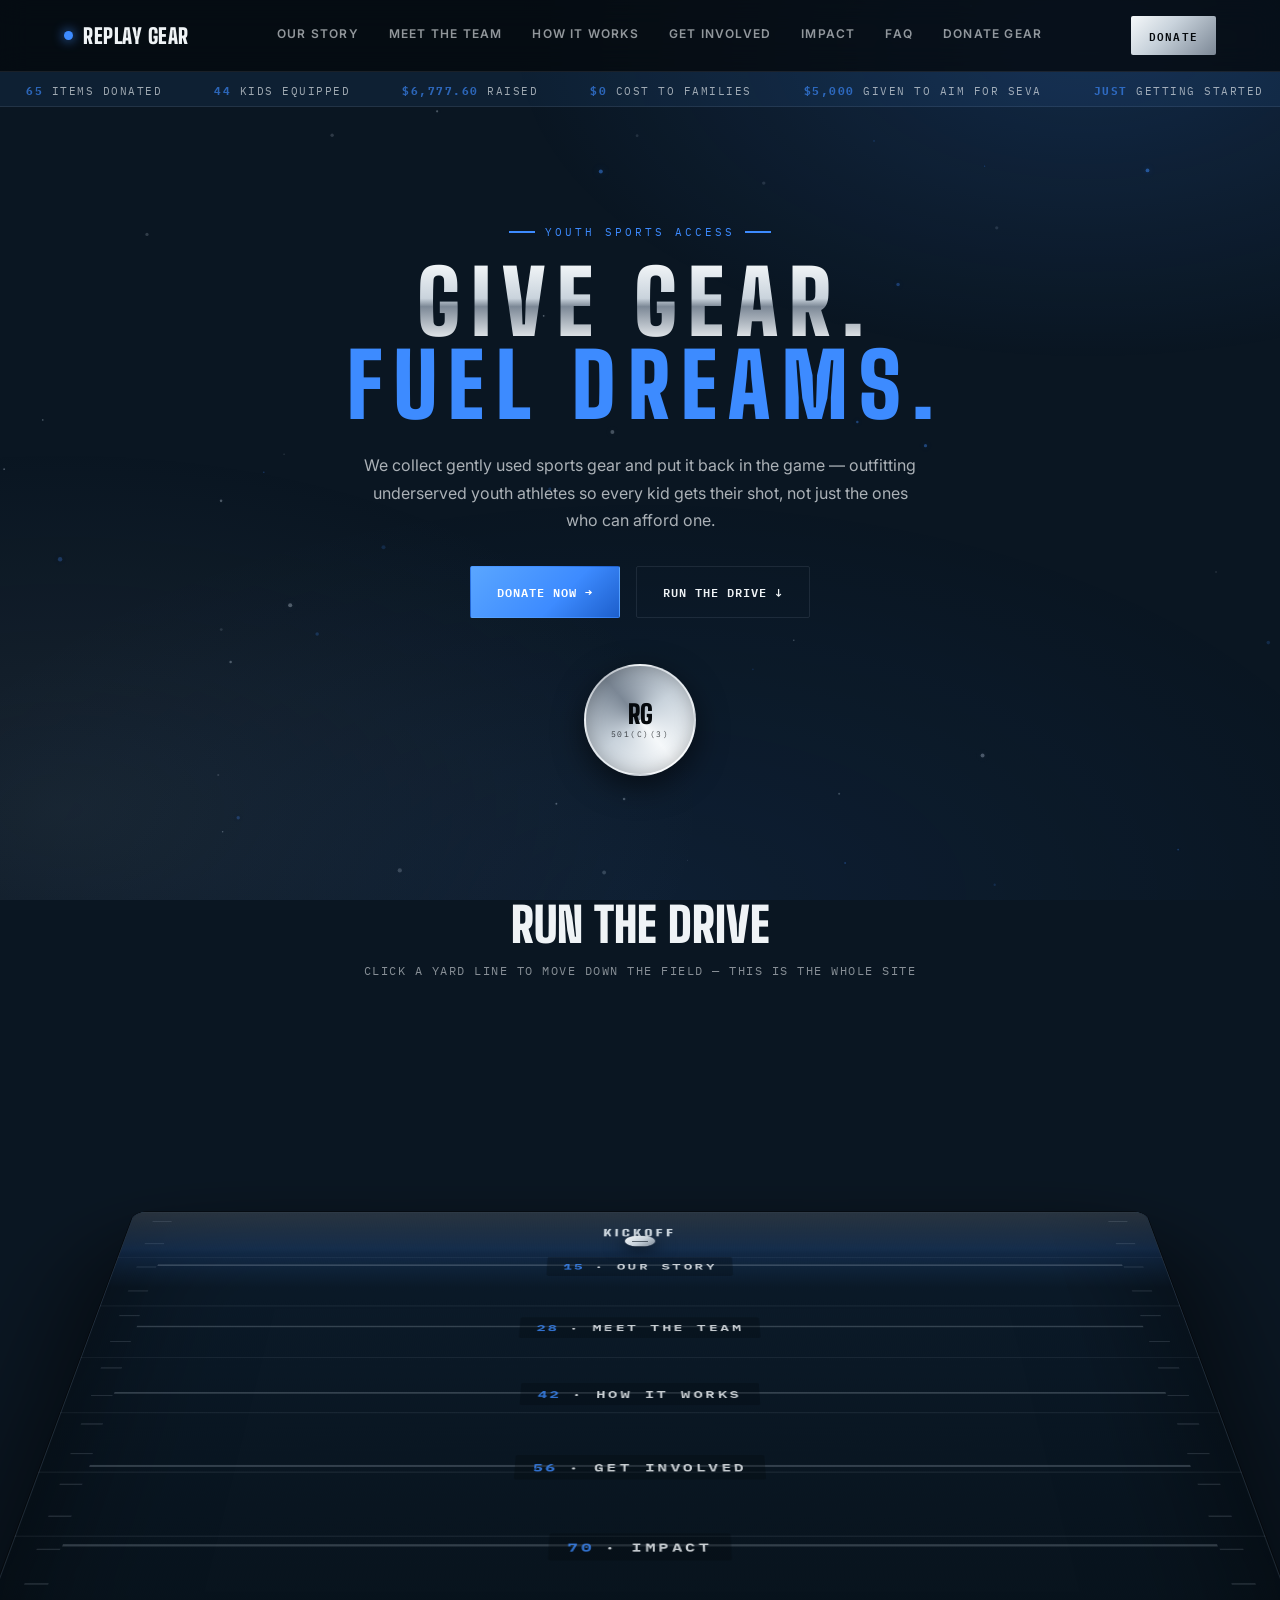
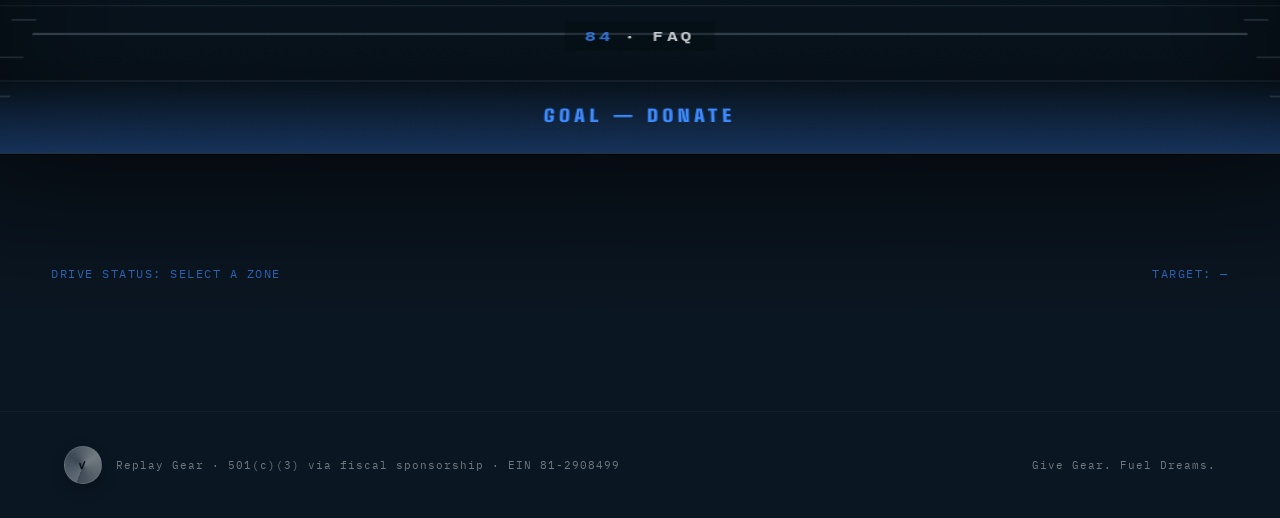
==== index.html @ a11f2f1e "Initial Replay Gear website — multi-page site with 3D football field nav Includes homepage with inte" ====
<!DOCTYPE html>
<html lang="en">
<head>
<meta charset="UTF-8">
<meta name="viewport" content="width=device-width, initial-scale=1.0">
<title>Replay Gear — Give Gear. Fuel Dreams.</title>
<meta name="description" content="Replay Gear collects gently used youth sports equipment and puts it back in the game — outfitting underserved young athletes so every kid gets their shot.">
<meta property="og:title" content="Replay Gear — Give Gear. Fuel Dreams.">
<meta property="og:description" content="We collect gently used sports gear and redistribute it to underserved youth athletes, at no cost to families.">
<meta property="og:type" content="website">
<link rel="icon" href="data:image/svg+xml,<svg xmlns=%22http://www.w3.org/2000/svg%22 viewBox=%220 0 100 100%22><circle cx=%2250%22 cy=%2250%22 r=%2248%22 fill=%22%230A1622%22/><ellipse cx=%2250%22 cy=%2250%22 rx=%2232%22 ry=%2220%22 fill=%22%23C9D3DC%22/></svg>">
<link rel="preconnect" href="https://fonts.googleapis.com">
<link rel="preconnect" href="https://fonts.gstatic.com" crossorigin>
<link href="https://fonts.googleapis.com/css2?family=Big+Shoulders+Display:wght@700;900&family=Inter:wght@400;500;600;700&family=IBM+Plex+Mono:wght@500;600&display=swap" rel="stylesheet">
<link rel="stylesheet" href="css/style.css">
</head>
<body>
<canvas id="bg-canvas" aria-hidden="true"></canvas>
<div class="bg-glow"></div>

<nav>
  <a class="logo" href="index.html"><span class="dot"></span>REPLAY GEAR</a>
  <div class="navlinks">
    <a href="story.html">Our Story</a>
    <a href="team.html">Meet the Team</a>
    <a href="how-it-works.html">How it Works</a>
    <a href="get-involved.html">Get Involved</a>
    <a href="impact.html">Impact</a>
    <a href="faq.html">FAQ</a>
    <a href="donate-gear.html">Donate Gear</a>
  </div>
  <div class="nav-right">
    <a class="nav-cta" href="donate.html">Donate</a>
    <button class="nav-burger" id="navBurger" aria-label="Toggle menu" aria-expanded="false">
      <span></span><span></span><span></span>
    </button>
  </div>
</nav>

<div class="mobile-panel" id="mobilePanel">
  <a href="story.html">Our Story</a>
  <a href="team.html">Meet the Team</a>
  <a href="how-it-works.html">How it Works</a>
  <a href="get-involved.html">Get Involved</a>
  <a href="impact.html">Impact</a>
  <a href="faq.html">FAQ</a>
    <a href="donate-gear.html">Donate Gear</a>
  <a class="nav-cta" href="donate.html">Donate</a>
</div>

<div class="ticker-wrap"><div class="ticker" id="ticker"></div></div>

<main>
  <section class="hero" id="hero">
    <div class="hero-eyebrow">Youth Sports Access</div>
    <div class="flap-line chrome-text" id="flap1"></div>
    <div class="flap-line" id="flap2" style="color:var(--accent);"></div>
    <p class="hero-sub">We collect gently used sports gear and put it back in the game — outfitting underserved youth athletes so every kid gets their shot, not just the ones who can afford one.</p>
    <div class="hero-actions">
      <a class="btn btn-primary" href="donate.html">Donate Now →</a>
      <a class="btn btn-ghost" href="#field">Run the Drive ↓</a>
    </div>
    <div class="badge-wrap" aria-hidden="true">
      <div class="badge-coin">
        <div class="badge-coin-inner">
          <div class="badge-face front">
            <span class="rg">RG</span>
            <span class="mono">501(C)(3)</span>
          </div>
          <div class="badge-face back">
            <div class="laces"><span></span><span></span><span></span><span></span><span></span></div>
          </div>
        </div>
      </div>
    </div>
  </section>

  <section class="field-section" id="field">
    <div class="field-header">
      <div class="field-title">Run the Drive</div>
      <div class="field-note">Click a yard line to move down the field — this is the whole site</div>
    </div>
    <div class="field-wrap" id="fieldWrap">
      <div class="field" id="field-el">
        <div class="field-scanline"></div>
        <button class="endzone top" data-target="#hero">Kickoff</button>

        <button class="zone" style="top:13%" data-href="story.html"><span class="zone-label"><span class="yard">15</span> · OUR STORY</span></button>
        <button class="zone" style="top:27%" data-href="team.html"><span class="zone-label"><span class="yard">28</span> · MEET THE TEAM</span></button>
        <button class="zone" style="top:41%" data-href="how-it-works.html"><span class="zone-label"><span class="yard">42</span> · HOW IT WORKS</span></button>
        <button class="zone" style="top:55%" data-href="get-involved.html"><span class="zone-label"><span class="yard">56</span> · GET INVOLVED</span></button>
        <button class="zone" style="top:69%" data-href="impact.html"><span class="zone-label"><span class="yard">70</span> · IMPACT</span></button>
        <button class="zone" style="top:83%" data-href="faq.html"><span class="zone-label"><span class="yard">84</span> · FAQ</span></button>

        <button class="endzone bottom" data-href="donate.html">Goal — Donate</button>
        <div class="ball" id="ball" style="top:6%;"></div>
      </div>
    </div>
    <div class="field-hud">
      <span>DRIVE STATUS: SELECT A ZONE</span>
      <span id="hudTarget">TARGET: —</span>
    </div>
  </section>
</main>

<footer>
  <div style="display:flex; align-items:center; gap:14px;">
    <div class="seal" aria-hidden="true">
      <div class="seal-inner">
        <div class="seal-face front"><span class="check">✓</span></div>
        <div class="seal-face back"><span>TRUSTED<br>501(C)(3)</span></div>
      </div>
    </div>
    <span>Replay Gear · 501(c)(3) via fiscal sponsorship · EIN 81-2908499</span>
  </div>
  <span>Give Gear. Fuel Dreams.</span>
</footer>

<script src="js/main.js"></script>
</body>
</html>
---- css/style.css ----
:root{
  --void:#05090D;
  --navy:#0A1622;
  --navy2:#0E2033;
  --panel: rgba(16,32,48,0.55);
  --line: rgba(200,214,228,0.10);
  --chrome-1:#C9D3DC;
  --chrome-2:#F5F8FA;
  --chrome-3:#7C8896;
  --ice:#EFF3F6;
  --accent:#3D8BFF;
  --accent-dim: rgba(61,139,255,0.16);
  --mono:'IBM Plex Mono', monospace;
  --display:'Big Shoulders Display', sans-serif;
  --body:'Inter', sans-serif;
}
*{margin:0;padding:0;box-sizing:border-box;}
html{scroll-behavior:smooth;}
body{ background:var(--navy); color:var(--ice); font-family:var(--body); overflow-x:hidden; position:relative;}
a{color:inherit; text-decoration:none;}
button{ font:inherit; color:inherit; background:none; border:none; cursor:pointer; }

/* ambient backdrop */
#bg-canvas{
  position:fixed; inset:0; z-index:0; pointer-events:none; width:100%; height:100%; display:block;
}
.bg-glow{
  position:fixed; inset:0; z-index:0; pointer-events:none;
  background:
    radial-gradient(ellipse 45% 35% at 85% 5%, rgba(61,139,255,0.16), transparent),
    radial-gradient(ellipse 50% 40% at 5% 90%, rgba(124,136,150,0.12), transparent),
    radial-gradient(ellipse 60% 45% at 50% 100%, rgba(61,139,255,0.08), transparent);
}
main, nav, footer{ position:relative; z-index:1; }

.chrome-text{
  background:linear-gradient(180deg, var(--chrome-2) 0%, var(--chrome-1) 45%, var(--chrome-3) 55%, var(--chrome-2) 100%);
  -webkit-background-clip:text; background-clip:text; color:transparent;
}

/* ---------- NAV ---------- */
nav{
  position:sticky; top:0; z-index:50; display:flex; align-items:center; justify-content:space-between;
  padding:16px 5vw; background:rgba(5,9,13,0.72); backdrop-filter: blur(14px);
  border-bottom:1px solid var(--line);
}
.logo{ font-family:var(--display); font-weight:900; font-size:21px; letter-spacing:.5px; display:flex; align-items:center; gap:10px;}
.logo .dot{ width:9px; height:9px; border-radius:50%; background:var(--accent); box-shadow:0 0 12px var(--accent); animation:pulse 1.6s ease-in-out infinite;}
@keyframes pulse{0%,100%{opacity:1}50%{opacity:.3}}
.navlinks{ display:flex; gap:30px; font-size:12px; font-weight:600; letter-spacing:1.2px; text-transform:uppercase;}
.navlinks a{ opacity:.6; transition:opacity .2s, color .2s; position:relative; padding-bottom:4px;}
.navlinks a:hover{ opacity:1; color:var(--accent);}
.navlinks a[aria-current="page"]{ opacity:1; color:var(--accent);}
.navlinks a[aria-current="page"]::after{
  content:''; position:absolute; left:0; right:0; bottom:-2px; height:2px; background:var(--accent); box-shadow:0 0 8px var(--accent);
}
.mobile-panel a[aria-current="page"]{ color:var(--accent); }
.nav-right{ display:flex; align-items:center; gap:18px; }
.nav-cta{
  font-family:var(--mono); font-size:11px; font-weight:600; letter-spacing:1.2px;
  background:linear-gradient(135deg, var(--chrome-2), var(--chrome-1) 40%, var(--chrome-3));
  color:var(--void); padding:10px 18px; border-radius:2px; text-transform:uppercase;
  box-shadow:0 0 0 rgba(61,139,255,0); transition:box-shadow .25s, transform .15s;
  display:inline-block;
}
.nav-cta:hover{ box-shadow:0 0 24px rgba(61,139,255,.4); transform:translateY(-1px);}

.nav-burger{ display:none; width:34px; height:34px; position:relative; }
.nav-burger span{ position:absolute; left:6px; right:6px; height:2px; background:var(--ice); transition:transform .25s, opacity .2s; }
.nav-burger span:nth-child(1){ top:11px; }
.nav-burger span:nth-child(2){ top:17px; }
.nav-burger span:nth-child(3){ top:23px; }
.nav-burger.open span:nth-child(1){ transform:translateY(6px) rotate(45deg); }
.nav-burger.open span:nth-child(2){ opacity:0; }
.nav-burger.open span:nth-child(3){ transform:translateY(-6px) rotate(-45deg); }

.mobile-panel{
  position:fixed; inset:0 0 auto 0; top:65px; z-index:49; background:rgba(5,9,13,0.97); backdrop-filter:blur(16px);
  border-bottom:1px solid var(--line); padding:26px 6vw 34px; display:flex; flex-direction:column; gap:22px;
  transform:translateY(-12px); opacity:0; pointer-events:none; transition:transform .25s ease, opacity .2s ease;
}
.mobile-panel.open{ transform:translateY(0); opacity:1; pointer-events:auto; }
.mobile-panel a{ font-family:var(--display); font-weight:700; font-size:22px; text-transform:uppercase; letter-spacing:.5px; }
.mobile-panel .nav-cta{ align-self:flex-start; }

@media (max-width:820px){
  .navlinks{display:none;}
  .nav-burger{ display:block; }
  .nav-right .nav-cta{ display:none; }
}
@media (min-width:821px){ .mobile-panel{ display:none; } }

/* ---------- TICKER ---------- */
.ticker-wrap{ background:var(--navy2); border-bottom:1px solid var(--line); overflow:hidden; white-space:nowrap; padding:7px 0;}
.ticker{ display:inline-block; font-family:var(--mono); font-size:11px; letter-spacing:1.5px; color:var(--accent); animation:scroll-left 28s linear infinite;}
.ticker span{ margin:0 26px; color:var(--ice); opacity:.65;}
.ticker span b{ color:var(--accent); opacity:1;}
@keyframes scroll-left{0%{transform:translateX(0)}100%{transform:translateX(-50%)}}

/* ---------- HERO ---------- */
.hero{ padding:110px 5vw 40px; text-align:center; }
.hero-eyebrow{
  font-family:var(--mono); font-size:11px; letter-spacing:3px; color:var(--accent); text-transform:uppercase;
  margin-bottom:22px; display:inline-flex; align-items:center; gap:10px;
}
.hero-eyebrow::before, .hero-eyebrow::after{ content:''; width:26px; height:2px; background:var(--accent); display:inline-block;}
.flap-line{ display:flex; flex-wrap:wrap; gap:.14em; justify-content:center; font-family:var(--display); font-weight:900; font-size:clamp(38px,7vw,88px); line-height:.94; text-transform:uppercase; letter-spacing:-1px;}
.flap{ display:inline-block; }
.hero-sub{ margin:26px auto 0; max-width:56ch; font-size:16px; line-height:1.7; color:var(--ice); opacity:.7;}
.hero-actions{ margin-top:32px; display:flex; gap:16px; justify-content:center; flex-wrap:wrap;}
.btn{ font-family:var(--mono); font-size:12px; font-weight:600; letter-spacing:1px; text-transform:uppercase; padding:15px 26px; border-radius:2px; display:inline-flex; align-items:center; gap:10px; border:1px solid transparent; transition:transform .15s ease, box-shadow .25s; position:relative; overflow:hidden;}
.btn-primary{ background:linear-gradient(135deg, #5AA6FF, var(--accent) 60%, #1D5FCC); color:#fff;}
.btn-primary:hover{ transform:translateY(-2px); box-shadow:0 8px 30px rgba(61,139,255,.4);}
.btn-ghost{ border-color:var(--line); color:var(--ice);}
.btn-ghost:hover{ border-color:var(--chrome-1); transform:translateY(-2px);}

.btn::after{
  content:''; position:absolute; top:0; left:-60%; width:40%; height:100%;
  background:linear-gradient(115deg, transparent, rgba(255,255,255,.35), transparent);
  transform:skewX(-20deg); transition:left .5s ease;
}
.btn:hover::after{ left:130%; }

/* ---------- COIN BADGE ---------- */
.badge-wrap{ display:flex; justify-content:center; margin-top:46px; }
.badge-coin{ width:112px; height:112px; perspective:700px; }
.badge-coin-inner{ position:relative; width:100%; height:100%; transform-style:preserve-3d; animation:coin-spin 7s linear infinite; }
.badge-face{
  position:absolute; inset:0; border-radius:50%; backface-visibility:hidden; display:flex; flex-direction:column;
  align-items:center; justify-content:center; gap:2px;
  background:conic-gradient(from 140deg, var(--chrome-2), var(--chrome-1) 25%, var(--chrome-3) 50%, var(--chrome-1) 75%, var(--chrome-2));
  border:2px solid rgba(255,255,255,.5); box-shadow:0 10px 30px rgba(0,0,0,.55), inset 0 0 18px rgba(0,0,0,.25);
}
.badge-face .mono{ font-family:var(--mono); font-size:8px; letter-spacing:1.5px; color:var(--void); opacity:.75; }
.badge-face .rg{ font-family:var(--display); font-weight:900; font-size:26px; color:var(--void); line-height:1; }
.badge-face.back{ transform:rotateY(180deg); }
.badge-face.back .laces{ display:flex; gap:5px; }
.badge-face.back .laces span{ width:3px; height:34px; background:var(--void); opacity:.6; border-radius:2px; }
@keyframes coin-spin{ from{ transform:rotateY(0deg); } to{ transform:rotateY(360deg); } }

/* ---------- SEAL (small spinning badge, reused near Impact + footer) ---------- */
.seal{ width:56px; height:56px; perspective:500px; flex-shrink:0; }
.seal-inner{ position:relative; width:100%; height:100%; transform-style:preserve-3d; animation:coin-spin 9s linear infinite; }
.seal-face{
  position:absolute; inset:0; border-radius:50%; backface-visibility:hidden; display:flex; flex-direction:column;
  align-items:center; justify-content:center; text-align:center; line-height:1.1;
  background:conic-gradient(from 200deg, var(--chrome-1), var(--chrome-3) 30%, var(--chrome-2) 60%, var(--chrome-3));
  border:1.5px solid rgba(255,255,255,.45); box-shadow:0 6px 16px rgba(0,0,0,.5);
}
.seal-face .check{ color:var(--void); font-size:16px; font-weight:900; }
.seal-face.back{ transform:rotateY(180deg); }
.seal-face.back span{ font-family:var(--mono); font-size:6.5px; letter-spacing:.5px; color:var(--void); opacity:.8; padding:0 6px; }
.seal-row{ display:flex; align-items:center; gap:14px; justify-content:center; margin-top:40px; }
.seal-row .seal-caption{ font-family:var(--mono); font-size:10.5px; letter-spacing:1.5px; text-transform:uppercase; opacity:.5; text-align:left; }
footer .seal{ width:38px; height:38px; }
footer .seal-face .check{ font-size:11px; }

/* ---------- 3D FIELD ---------- */
.field-section{ padding:80px 4vw 130px; }
.field-header{ text-align:center; margin-bottom:50px; }
.field-title{ font-family:var(--display); font-weight:900; font-size:clamp(30px,4vw,48px); text-transform:uppercase;}
.field-note{ font-family:var(--mono); font-size:12px; letter-spacing:1.5px; opacity:.55; text-transform:uppercase; margin-top:10px;}

.field-wrap{ max-width:1180px; margin:0 auto; perspective:1900px; }
.field{
  position:relative; height:820px; border-radius:14px;
  transform-style:preserve-3d;
  transform: rotateX(50deg) rotateZ(0deg);
  transition: transform .15s ease-out;
  background:
    repeating-linear-gradient(180deg, rgba(200,214,228,0.08) 0 2px, transparent 2px 92px),
    linear-gradient(180deg, #0C1C2C 0%, #071119 100%);
  border:1px solid var(--line);
  box-shadow: 0 0 0 1px rgba(0,0,0,.5), 0 50px 140px rgba(0,0,0,.7), inset 0 0 160px rgba(0,0,0,.6);
  overflow:hidden;
}
/* yard-line hash marks along both sidelines */
.field::before, .field::after{
  content:''; position:absolute; top:0; bottom:0; width:14%;
  background-image: repeating-linear-gradient(180deg, rgba(200,214,228,0.35) 0 2px, transparent 2px 46px);
  background-position: left center; background-repeat:repeat-y; background-size: 22px 46px;
  opacity:.4; pointer-events:none;
}
.field::before{ left:2%; }
.field::after{ right:2%; background-position: right center; }

.field-scanline{
  position:absolute; left:0; right:0; height:150px;
  background:linear-gradient(180deg, transparent, rgba(61,139,255,0.16), transparent);
  animation: scan 5.5s linear infinite; pointer-events:none;
}
@keyframes scan{ 0%{ top:-150px } 100%{ top:100% } }

.endzone{
  position:absolute; left:0; right:0; height:84px; display:flex; align-items:center; justify-content:center;
  font-family:var(--display); font-weight:900; font-size:19px; letter-spacing:4px; text-transform:uppercase;
  cursor:pointer; transition:filter .2s, background .2s; border:none; width:100%;
}
.endzone.top{ top:0; background:linear-gradient(180deg, rgba(124,136,150,0.28), transparent); color:var(--chrome-1);}
.endzone.bottom{ bottom:0; background:linear-gradient(0deg, rgba(61,139,255,0.3), transparent); color:var(--accent);}
.endzone:hover, .endzone:focus-visible{ filter:brightness(1.45); }

.zone{
  position:absolute; left:4%; right:4%; width:92%; height:3px; background:rgba(200,214,228,0.22);
  cursor:pointer; border:none; padding:0; transition:background .2s, box-shadow .2s;
}
.zone-label{
  position:absolute; left:50%; top:-15px; transform:translate(-50%,0); white-space:nowrap;
  display:flex; align-items:baseline; gap:10px;
  font-family:var(--mono); font-size:16px; font-weight:600; letter-spacing:2.5px; color:var(--ice); opacity:.82;
  padding:5px 18px; border-radius:3px; background:rgba(5,9,13,0.35);
  transition:opacity .2s, transform .2s, color .2s, background .2s, box-shadow .2s;
}
.zone-label .yard{ color:var(--accent); font-weight:700; opacity:.95; }
.zone:hover, .zone:focus-visible{ background:var(--accent); box-shadow:0 0 20px var(--accent); }
.zone:hover .zone-label, .zone:focus-visible .zone-label{
  opacity:1; color:var(--accent); transform:translate(-50%,-6px); background:rgba(5,9,13,0.7); box-shadow:0 0 24px rgba(61,139,255,.35);
}
.zone:hover .zone-label .yard, .zone:focus-visible .zone-label .yard{ color:var(--chrome-2); }

.ball{
  position:absolute; width:34px; height:21px; left:50%; margin-left:-17px;
  background:linear-gradient(135deg, var(--chrome-2), var(--chrome-1) 50%, var(--chrome-3));
  border-radius:50% / 60%; box-shadow:0 10px 24px rgba(0,0,0,.6), 0 0 0 1px rgba(255,255,255,.18);
  transition: top .5s cubic-bezier(.2,.8,.2,1);
}
.ball::after{ content:''; position:absolute; left:50%; top:50%; width:18px; height:2px; background:rgba(10,22,34,.6); transform:translate(-50%,-50%);}

.field-hud{ display:flex; justify-content:space-between; font-family:var(--mono); font-size:11.5px; letter-spacing:1.5px; color:var(--accent); opacity:.65; margin-top:18px; text-transform:uppercase;}

@media (max-width:900px){
  .field{ height:1000px; }
  .zone-label{ font-size:14px; }
}
@media (max-width:700px){
  .field{ height:900px; transform: rotateX(28deg); }
  .field-wrap{ perspective:1400px; }
  .zone-label{ opacity:1; background:rgba(5,9,13,0.55); font-size:13.5px; letter-spacing:1.8px; padding:4px 12px; }
  .endzone{ font-size:15px; letter-spacing:2px; }
}

/* ---------- PAGE HEADER (subpages) ---------- */
.page-header{ padding:100px 5vw 30px; text-align:center; }
.page-header .hero-eyebrow{ margin-bottom:20px; }
.page-header h1{
  font-family:var(--display); font-weight:900; font-size:clamp(36px,6vw,68px); text-transform:uppercase; line-height:.98;
}
.page-header p{ margin:20px auto 0; max-width:56ch; font-size:15px; line-height:1.7; opacity:.65; }
.back-home{
  display:inline-flex; align-items:center; gap:8px; font-family:var(--mono); font-size:11px; letter-spacing:1.5px;
  text-transform:uppercase; opacity:.55; margin-bottom:26px; transition:opacity .2s, color .2s;
}
.back-home:hover{ opacity:1; color:var(--accent); }

/* ---------- SECTIONS ---------- */
.section{ padding:100px 5vw; }
.section-head{ display:flex; align-items:baseline; justify-content:space-between; margin-bottom:56px; flex-wrap:wrap; gap:16px;}
.section-title{ font-family:var(--display); font-weight:900; font-size:clamp(28px,3.4vw,44px); text-transform:uppercase;}
.section-note{ font-family:var(--mono); font-size:12px; letter-spacing:1.5px; opacity:.5; text-transform:uppercase;}
.section-lead{ max-width:64ch; font-size:15px; line-height:1.8; opacity:.7; }

.quarters, .roster{ display:grid; grid-template-columns:repeat(4,1fr); gap:16px; }
.tilt-card{
  position:relative; background:var(--panel); border:1px solid var(--line); border-radius:8px;
  padding:30px 22px; overflow:hidden; backdrop-filter:blur(8px);
  transform-style:preserve-3d; will-change:transform;
  transition:transform .12s ease-out, border-color .2s;
}
.tilt-card:hover{ border-color:rgba(61,139,255,.4); }
.tilt-glow{
  position:absolute; inset:0; opacity:0; transition:opacity .3s;
  background: radial-gradient(220px circle at var(--mx,50%) var(--my,50%), rgba(61,139,255,.18), transparent 60%);
}
.tilt-card:hover .tilt-glow{ opacity:1; }
.quarter-tag{ font-family:var(--mono); font-size:11px; color:var(--accent); letter-spacing:2px; position:relative;}
.tilt-card h3{ font-family:var(--display); font-weight:700; font-size:21px; text-transform:uppercase; margin:14px 0 10px; position:relative;}
.tilt-card p{ font-size:13.5px; line-height:1.6; opacity:.65; position:relative;}
.tilt-card .roster-cta{ display:inline-block; margin-top:16px; font-family:var(--mono); font-size:11px; letter-spacing:1.5px; color:var(--accent); position:relative; text-transform:uppercase; }
@media (max-width:900px){ .quarters, .roster{grid-template-columns:repeat(2,1fr);} }
@media (max-width:520px){ .quarters, .roster{grid-template-columns:1fr;} }

/* ---------- TRADING CARDS (Verified Moments) ---------- */
.card-series{ margin-top:70px; }
.card-series:first-of-type{ margin-top:40px; }
.card-series-head{ display:flex; align-items:baseline; gap:16px; flex-wrap:wrap; margin-bottom:26px; }
.card-series-head h3{ font-family:var(--display); font-weight:800; font-size:clamp(20px,2.4vw,28px); text-transform:uppercase; }
.card-series-head .series-note{ font-family:var(--mono); font-size:11.5px; letter-spacing:1px; opacity:.55; }

.card-grid{ display:grid; grid-template-columns:repeat(4,1fr); gap:34px 22px; }
@media (max-width:900px){ .card-grid{ grid-template-columns:repeat(2,1fr); } }
@media (max-width:520px){ .card-grid{ grid-template-columns:1fr; max-width:280px; margin:0 auto; } }

.trading-card{ position:relative; perspective:1200px; }
.trading-card-inner{
  position:relative; border-radius:15px; padding:3px;
  background:conic-gradient(from 140deg, var(--chrome-2), var(--chrome-1) 25%, var(--chrome-3) 50%, var(--chrome-1) 75%, var(--chrome-2));
  box-shadow:0 25px 55px rgba(0,0,0,.55), 0 0 0 1px rgba(0,0,0,.4);
  transform-style:preserve-3d; will-change:transform; transition:transform .12s ease-out, box-shadow .2s;
}
.trading-card:hover .trading-card-inner{ box-shadow:0 30px 70px rgba(0,0,0,.6), 0 0 26px rgba(61,139,255,.25); }
.trading-card-face{ background:var(--navy2); border-radius:12px; overflow:hidden; }

.card-label-bar{
  display:flex; align-items:center; justify-content:space-between; gap:8px;
  padding:8px 12px; background:linear-gradient(180deg, rgba(5,9,13,.92), rgba(5,9,13,.72));
  border-bottom:1px solid rgba(255,255,255,.08);
}
.card-label-bar .brand{ font-family:var(--mono); font-size:8px; letter-spacing:1.5px; color:var(--chrome-1); opacity:.8; }
.card-label-bar .verified{ font-family:var(--mono); font-size:8px; letter-spacing:1px; color:var(--accent); display:flex; align-items:center; gap:4px; }
.card-label-bar .verified::before{ content:''; width:5px; height:5px; border-radius:50%; background:var(--accent); box-shadow:0 0 6px var(--accent); }

.card-photo-window{ position:relative; aspect-ratio:3/4; overflow:hidden; }
.card-photo-window img{ width:100%; height:100%; object-fit:cover; display:block; filter:saturate(1.05) contrast(1.03); }
.card-photo-window::after{
  content:''; position:absolute; top:0; left:-60%; width:45%; height:100%;
  background:linear-gradient(115deg, transparent, rgba(255,255,255,.4), transparent);
  transform:skewX(-20deg); transition:left .6s ease; pointer-events:none;
}
.trading-card:hover .card-photo-window::after{ left:140%; }

.card-cert-strip{ padding:10px 12px 13px; }
.card-cert-strip .serial{ font-family:var(--mono); font-size:9px; letter-spacing:1.2px; color:var(--accent); opacity:.85; text-transform:uppercase; }
.card-cert-strip .caption{ font-family:var(--body); font-size:12.5px; line-height:1.4; opacity:.85; margin-top:4px; }

.card-hologram{ position:absolute; top:-15px; right:-13px; width:42px; height:42px; z-index:2; filter:drop-shadow(0 6px 14px rgba(0,0,0,.5)); }

/* Team profile variant of the trading card */
.card-grid.profiles{ grid-template-columns:repeat(3,1fr); }
@media (max-width:900px){ .card-grid.profiles{ grid-template-columns:1fr; max-width:340px; margin:0 auto; } }
.trading-card.profile-card .card-photo-window{ aspect-ratio:1/1; }
.card-cert-strip.profile{ padding:14px 16px 18px; }
.profile-name{ font-family:var(--display); font-weight:800; font-size:19px; text-transform:uppercase; letter-spacing:.3px; }
.profile-role{ font-family:var(--mono); font-size:11px; letter-spacing:1.5px; color:var(--accent); text-transform:uppercase; margin-top:3px; }
.profile-bio{ font-size:13px; line-height:1.6; opacity:.7; margin-top:10px; }
.profile-placeholder{
  width:100%; height:100%; display:flex; align-items:center; justify-content:center;
  font-family:var(--mono); font-size:11px; letter-spacing:1.5px; color:var(--chrome-3); text-transform:uppercase; text-align:center; padding:20px;
  background:linear-gradient(135deg, rgba(200,214,228,.06), rgba(200,214,228,.02));
}

/* ---------- TEAM COINS (Meet the Team) ---------- */
.team-grid{ display:grid; grid-template-columns:repeat(3,1fr); gap:56px 30px; max-width:820px; margin:54px auto 0; }
@media (max-width:800px){ .team-grid{ grid-template-columns:1fr; max-width:260px; gap:64px; } }

.team-card{ position:relative; perspective:1300px; width:100%; max-width:230px; margin:0 auto; cursor:pointer; }
.team-card-inner{
  position:relative; width:100%; aspect-ratio:1/1; transform-style:preserve-3d;
  transition:transform .6s cubic-bezier(.3,.7,.3,1);
}
.team-card.flipped .team-card-inner{ transform:rotateY(180deg); }
.team-card:focus-visible{ outline:2px solid var(--accent); outline-offset:8px; border-radius:50%; }

.team-face{
  position:absolute; inset:0; border-radius:50%; backface-visibility:hidden;
  background:conic-gradient(from 140deg, var(--chrome-2), var(--chrome-1) 25%, var(--chrome-3) 50%, var(--chrome-1) 75%, var(--chrome-2));
  padding:5px; box-shadow:0 22px 46px rgba(0,0,0,.5), inset 0 0 0 1px rgba(255,255,255,.15);
}
.team-face-inner{ position:relative; width:100%; height:100%; border-radius:50%; overflow:hidden; background:var(--navy2); }
.team-face.front .team-face-inner img{ width:100%; height:100%; object-fit:cover; display:block; filter:saturate(1.05) contrast(1.03); }
.team-face.front .team-face-inner::after{
  content:''; position:absolute; top:0; left:-70%; width:55%; height:100%;
  background:linear-gradient(115deg, transparent, rgba(255,255,255,.4), transparent);
  transform:skewX(-20deg); transition:left .7s ease; pointer-events:none;
}
.team-card:hover .team-face.front .team-face-inner::after{ left:150%; }
.team-face.back{ transform:rotateY(180deg); }
.team-face.back .team-face-inner{ display:flex; align-items:center; justify-content:center; padding:24px; text-align:center; }
.team-bio{ font-size:11.5px; line-height:1.55; opacity:.85; }
.team-monogram{ font-family:var(--display); font-weight:900; font-size:34px; color:var(--void); opacity:.65; }

.team-caption{ text-align:center; margin-top:22px; }
.team-name{ font-family:var(--display); font-weight:800; font-size:19px; text-transform:uppercase; }
.team-role{ font-family:var(--mono); font-size:11px; letter-spacing:1.5px; color:var(--accent); text-transform:uppercase; margin-top:4px; }
.team-hint{ font-family:var(--mono); font-size:9px; letter-spacing:1px; opacity:.4; text-transform:uppercase; margin-top:9px; }

/* ---------- FLIP CARDS (Get Involved roster) ---------- */
.flip-card{ background:none; border:none; padding:0; perspective:1400px; height:220px; width:100%; text-align:left; cursor:pointer; }
.flip-card:focus-visible{ outline:2px solid var(--accent); outline-offset:4px; border-radius:8px; }
.flip-card-inner{
  position:relative; width:100%; height:100%; transform-style:preserve-3d;
  transition:transform .55s cubic-bezier(.3,.7,.3,1);
}
.flip-card.flipped .flip-card-inner{ transform:rotateY(180deg); }
.flip-face{
  position:absolute; inset:0; backface-visibility:hidden; border-radius:8px; border:1px solid var(--line);
  background:var(--panel); padding:26px 22px; backdrop-filter:blur(8px); display:flex; flex-direction:column;
}
.flip-face.back{ transform:rotateY(180deg); justify-content:space-between; border-color:rgba(61,139,255,.35); }
.flip-face .quarter-tag{ display:block; }
.flip-face h3{ font-family:var(--display); font-weight:700; font-size:21px; text-transform:uppercase; margin:14px 0 10px; }
.flip-face p{ font-size:13.5px; line-height:1.6; opacity:.7; }
.flip-hint{ margin-top:auto; font-family:var(--mono); font-size:10px; letter-spacing:1.5px; text-transform:uppercase; opacity:.4; }
.flip-face.back .roster-cta{ font-family:var(--mono); font-size:12px; letter-spacing:1.5px; color:var(--accent); text-transform:uppercase; }
@media (max-width:520px){ .flip-card{ height:250px; } }

.impact{ background:var(--navy2); border-top:1px solid var(--line); border-bottom:1px solid var(--line);}
.impact-grid{ display:grid; grid-template-columns:repeat(4,1fr); gap:16px; }
.impact-cell{ padding:34px 22px; position:relative; overflow:hidden; transform-style:preserve-3d;}
.impact-num{ font-family:var(--display); font-weight:900; font-size:clamp(32px,3.6vw,50px); line-height:1; position:relative;}
.impact-label{ font-family:var(--mono); font-size:11px; letter-spacing:1.5px; text-transform:uppercase; opacity:.6; margin-top:10px; position:relative;}
@media (max-width:900px){ .impact-grid{grid-template-columns:repeat(2,1fr);} }

/* ---------- FAQ ---------- */
.faq-list{ max-width:760px; margin:0 auto; display:flex; flex-direction:column; gap:12px; }
.faq-item{ border:1px solid var(--line); border-radius:8px; background:var(--panel); overflow:hidden; }
.faq-q{
  width:100%; text-align:left; padding:20px 22px; display:flex; align-items:center; justify-content:space-between; gap:16px;
  font-family:var(--display); font-weight:700; font-size:17px; text-transform:uppercase; letter-spacing:.3px;
}
.faq-q .num{ font-family:var(--mono); color:var(--accent); font-size:12px; margin-right:14px; }
.faq-q .chevron{ font-family:var(--mono); color:var(--chrome-1); transition:transform .25s; flex-shrink:0; }
.faq-item.open .chevron{ transform:rotate(135deg); }
.faq-a{ max-height:0; overflow:hidden; transition:max-height .3s ease; }
.faq-a p{ padding:0 22px 20px 58px; font-size:14px; line-height:1.7; opacity:.7; max-width:60ch; }
.faq-item.open .faq-a{ max-height:220px; }

/* ---------- DONATE FORM ---------- */
.cta{ padding:120px 5vw; text-align:center; background:linear-gradient(180deg, var(--navy), var(--void)); }
.cta h2{ font-family:var(--display); font-weight:900; text-transform:uppercase; font-size:clamp(30px,5vw,60px); max-width:16ch; margin:0 auto 24px; line-height:1.02;}
.cta h2 em{ font-style:normal;}
.cta > p{ opacity:.65; max-width:52ch; margin:0 auto 36px; font-size:15px; line-height:1.7;}

.donate-panel{
  max-width:560px; margin:0 auto; background:var(--panel); border:1px solid var(--line); border-radius:10px;
  padding:36px; text-align:left; backdrop-filter:blur(10px);
}
.donate-field{ margin-bottom:16px; }
.donate-field label{ display:block; font-family:var(--mono); font-size:10.5px; letter-spacing:1.5px; text-transform:uppercase; opacity:.55; margin-bottom:8px; }
.btn:focus-visible, .faq-q:focus-visible, .nav-burger:focus-visible{
  outline:2px solid var(--accent); outline-offset:2px;
}

/* ---------- DONATE EMBED (real HCB form) ---------- */
.donate-embed-panel{
  max-width:640px; margin:36px auto 0; border-radius:14px; padding:3px;
  background:conic-gradient(from 140deg, var(--chrome-2), var(--chrome-1) 25%, var(--chrome-3) 50%, var(--chrome-1) 75%, var(--chrome-2));
  box-shadow:0 35px 90px rgba(0,0,0,.6);
}
.donate-embed-inner{ background:var(--navy2); border-radius:11px; overflow:hidden; }
.donate-embed-inner iframe{ display:block; width:100%; height:min(80vh, 780px); border:0; background:#fff; }
.donate-embed-note{ margin-top:16px; font-family:var(--mono); font-size:10.5px; opacity:.45; letter-spacing:.5px; text-align:center; }

footer{ padding:34px 5vw; border-top:1px solid var(--line); display:flex; justify-content:space-between; align-items:center; font-family:var(--mono); font-size:11px; opacity:.45; letter-spacing:1px; flex-wrap:wrap; gap:10px;}

@media (prefers-reduced-motion: reduce){ *{ animation:none !important; transition:none !important; } }
@media (max-width:700px){ .field{ height:420px; transform: rotateX(46deg); } }
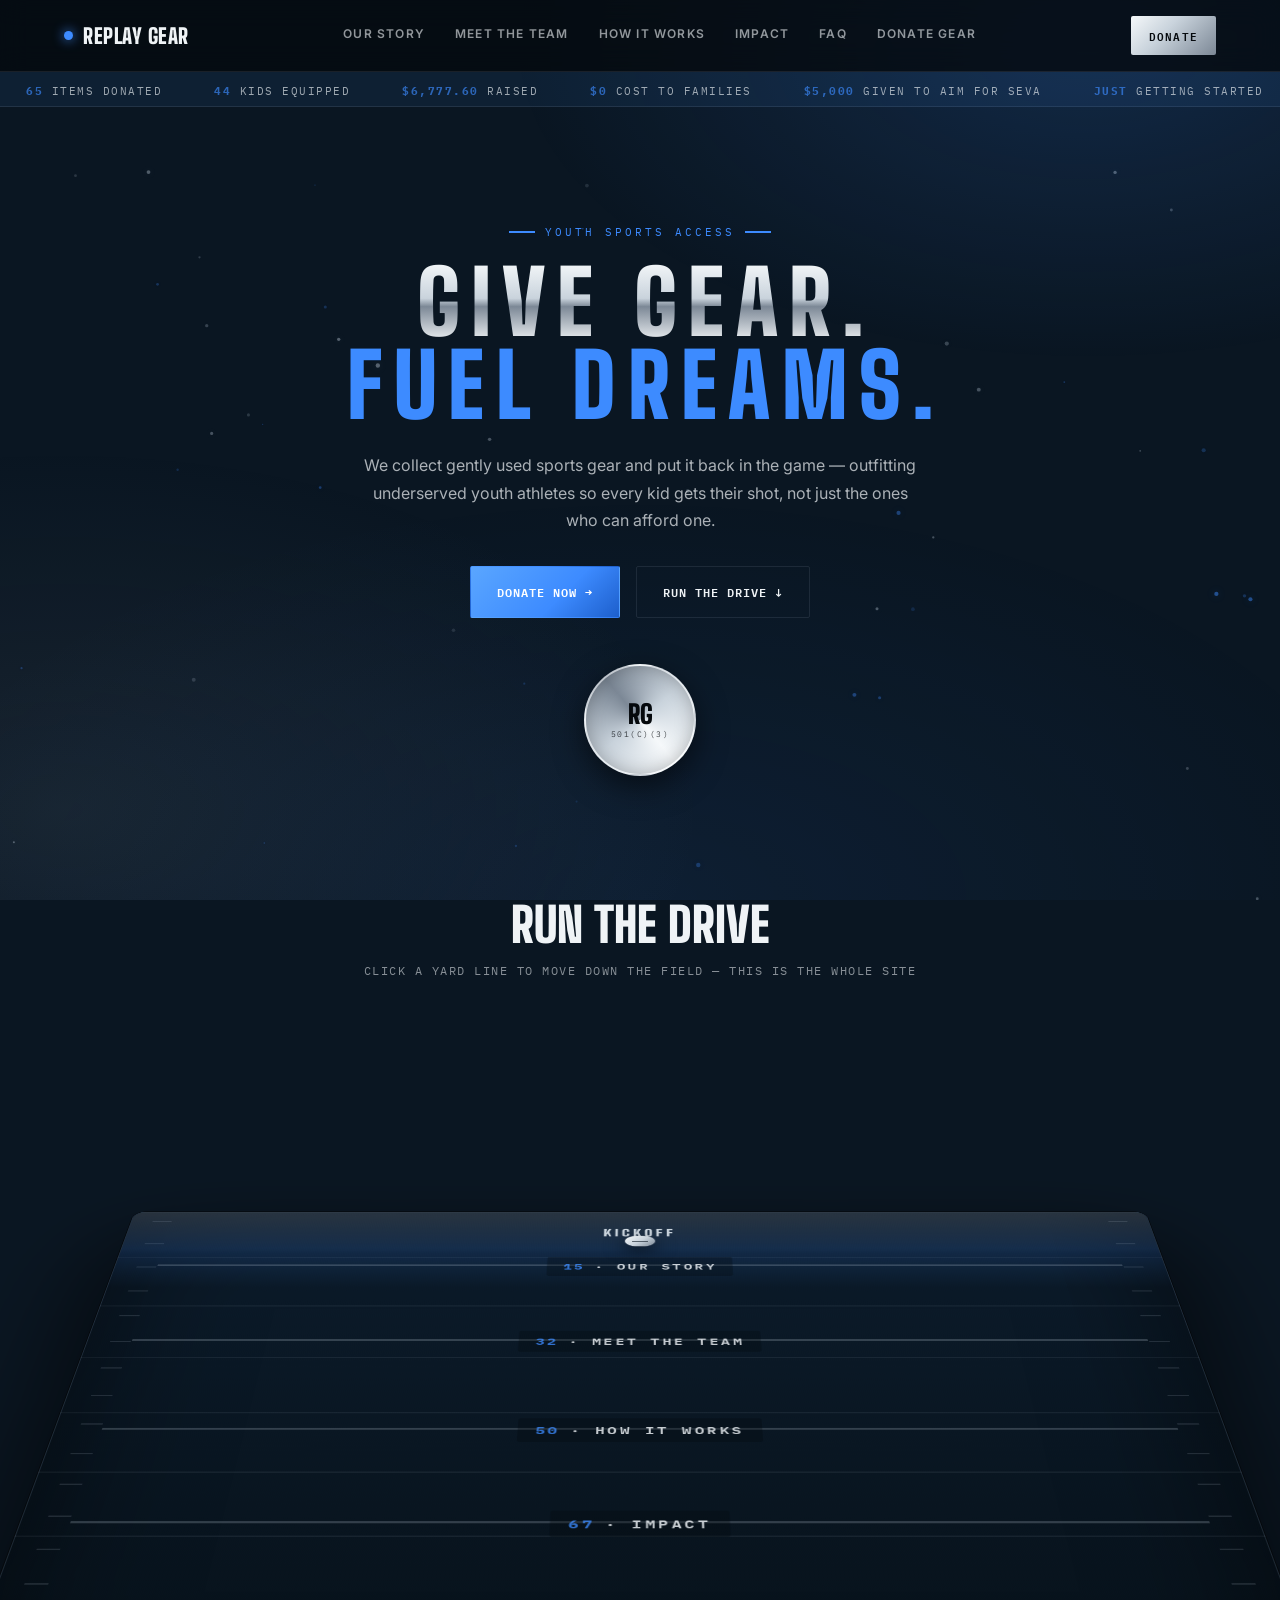
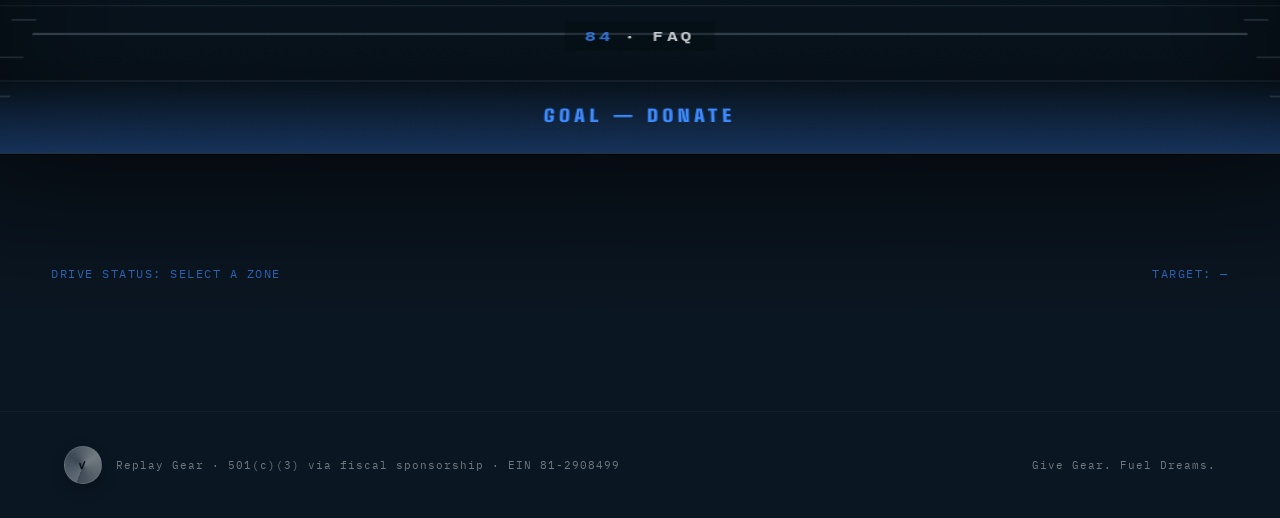
==== commit 7fdfca20: "Remove Get Involved page, fix donate-gear card centering, upgrade trading cards - Delete get-involve" ====
--- a/index.html
+++ b/index.html
@@ -24,7 +24,6 @@
     <a href="story.html">Our Story</a>
     <a href="team.html">Meet the Team</a>
     <a href="how-it-works.html">How it Works</a>
-    <a href="get-involved.html">Get Involved</a>
     <a href="impact.html">Impact</a>
     <a href="faq.html">FAQ</a>
     <a href="donate-gear.html">Donate Gear</a>
@@ -41,7 +40,6 @@
   <a href="story.html">Our Story</a>
   <a href="team.html">Meet the Team</a>
   <a href="how-it-works.html">How it Works</a>
-  <a href="get-involved.html">Get Involved</a>
   <a href="impact.html">Impact</a>
   <a href="faq.html">FAQ</a>
     <a href="donate-gear.html">Donate Gear</a>
@@ -86,10 +84,9 @@
         <button class="endzone top" data-target="#hero">Kickoff</button>
 
         <button class="zone" style="top:13%" data-href="story.html"><span class="zone-label"><span class="yard">15</span> · OUR STORY</span></button>
-        <button class="zone" style="top:27%" data-href="team.html"><span class="zone-label"><span class="yard">28</span> · MEET THE TEAM</span></button>
-        <button class="zone" style="top:41%" data-href="how-it-works.html"><span class="zone-label"><span class="yard">42</span> · HOW IT WORKS</span></button>
-        <button class="zone" style="top:55%" data-href="get-involved.html"><span class="zone-label"><span class="yard">56</span> · GET INVOLVED</span></button>
-        <button class="zone" style="top:69%" data-href="impact.html"><span class="zone-label"><span class="yard">70</span> · IMPACT</span></button>
+        <button class="zone" style="top:30%" data-href="team.html"><span class="zone-label"><span class="yard">32</span> · MEET THE TEAM</span></button>
+        <button class="zone" style="top:48%" data-href="how-it-works.html"><span class="zone-label"><span class="yard">50</span> · HOW IT WORKS</span></button>
+        <button class="zone" style="top:65%" data-href="impact.html"><span class="zone-label"><span class="yard">67</span> · IMPACT</span></button>
         <button class="zone" style="top:83%" data-href="faq.html"><span class="zone-label"><span class="yard">84</span> · FAQ</span></button>
 
         <button class="endzone bottom" data-href="donate.html">Goal — Donate</button>
--- a/css/style.css
+++ b/css/style.css
@@ -259,7 +259,8 @@
 .section-note{ font-family:var(--mono); font-size:12px; letter-spacing:1.5px; opacity:.5; text-transform:uppercase;}
 .section-lead{ max-width:64ch; font-size:15px; line-height:1.8; opacity:.7; }
 
-.quarters, .roster{ display:grid; grid-template-columns:repeat(4,1fr); gap:16px; }
+.quarters{ display:grid; grid-template-columns:repeat(4,1fr); gap:16px; }
+.quarters.three-up{ grid-template-columns:repeat(3,1fr); max-width:900px; margin:0 auto; }
 .tilt-card{
   position:relative; background:var(--panel); border:1px solid var(--line); border-radius:8px;
   padding:30px 22px; overflow:hidden; backdrop-filter:blur(8px);
@@ -275,9 +276,8 @@
 .quarter-tag{ font-family:var(--mono); font-size:11px; color:var(--accent); letter-spacing:2px; position:relative;}
 .tilt-card h3{ font-family:var(--display); font-weight:700; font-size:21px; text-transform:uppercase; margin:14px 0 10px; position:relative;}
 .tilt-card p{ font-size:13.5px; line-height:1.6; opacity:.65; position:relative;}
-.tilt-card .roster-cta{ display:inline-block; margin-top:16px; font-family:var(--mono); font-size:11px; letter-spacing:1.5px; color:var(--accent); position:relative; text-transform:uppercase; }
-@media (max-width:900px){ .quarters, .roster{grid-template-columns:repeat(2,1fr);} }
-@media (max-width:520px){ .quarters, .roster{grid-template-columns:1fr;} }
+@media (max-width:900px){ .quarters{grid-template-columns:repeat(2,1fr);} .quarters.three-up{grid-template-columns:repeat(2,1fr); max-width:600px;} }
+@media (max-width:520px){ .quarters{grid-template-columns:1fr;} .quarters.three-up{grid-template-columns:1fr; max-width:320px;} }
 
 /* ---------- TRADING CARDS (Verified Moments) ---------- */
 .card-series{ margin-top:70px; }
@@ -292,24 +292,35 @@
 
 .trading-card{ position:relative; perspective:1200px; }
 .trading-card-inner{
-  position:relative; border-radius:15px; padding:3px;
+  position:relative; border-radius:18px; padding:9px;
   background:conic-gradient(from 140deg, var(--chrome-2), var(--chrome-1) 25%, var(--chrome-3) 50%, var(--chrome-1) 75%, var(--chrome-2));
   box-shadow:0 25px 55px rgba(0,0,0,.55), 0 0 0 1px rgba(0,0,0,.4);
   transform-style:preserve-3d; will-change:transform; transition:transform .12s ease-out, box-shadow .2s;
 }
-.trading-card:hover .trading-card-inner{ box-shadow:0 30px 70px rgba(0,0,0,.6), 0 0 26px rgba(61,139,255,.25); }
-.trading-card-face{ background:var(--navy2); border-radius:12px; overflow:hidden; }
+.trading-card:hover .trading-card-inner{ box-shadow:0 30px 70px rgba(0,0,0,.6), 0 0 30px rgba(61,139,255,.3); }
+.trading-card-face{
+  position:relative; background:var(--navy2); border-radius:11px; overflow:hidden;
+  box-shadow:inset 0 0 0 1px rgba(255,255,255,.3), inset 0 0 0 3px rgba(5,9,13,.55);
+}
+/* holo foil sheen sweeping the full card on hover */
+.trading-card-face::before{
+  content:''; position:absolute; inset:0; z-index:3; pointer-events:none; opacity:0; transition:opacity .25s;
+  background:linear-gradient(115deg, transparent 30%, rgba(255,80,180,.18) 42%, rgba(120,180,255,.22) 50%, rgba(255,220,120,.18) 58%, transparent 70%);
+  background-size:250% 250%; background-position:0% 0%;
+  mix-blend-mode:screen;
+}
+.trading-card:hover .trading-card-face::before{ opacity:1; background-position:100% 100%; transition:opacity .25s, background-position 1s ease; }
 
 .card-label-bar{
   display:flex; align-items:center; justify-content:space-between; gap:8px;
-  padding:8px 12px; background:linear-gradient(180deg, rgba(5,9,13,.92), rgba(5,9,13,.72));
-  border-bottom:1px solid rgba(255,255,255,.08);
-}
-.card-label-bar .brand{ font-family:var(--mono); font-size:8px; letter-spacing:1.5px; color:var(--chrome-1); opacity:.8; }
+  padding:7px 12px; background:linear-gradient(115deg, #12233a, #0A1622 55%, #1a3350);
+  border-bottom:1px solid rgba(255,255,255,.12);
+}
+.card-label-bar .brand{ font-family:var(--display); font-weight:800; font-size:11px; letter-spacing:1px; color:var(--chrome-2); text-transform:uppercase; }
 .card-label-bar .verified{ font-family:var(--mono); font-size:8px; letter-spacing:1px; color:var(--accent); display:flex; align-items:center; gap:4px; }
 .card-label-bar .verified::before{ content:''; width:5px; height:5px; border-radius:50%; background:var(--accent); box-shadow:0 0 6px var(--accent); }
 
-.card-photo-window{ position:relative; aspect-ratio:3/4; overflow:hidden; }
+.card-photo-window{ position:relative; aspect-ratio:3/4; overflow:hidden; border-top:1px solid rgba(255,255,255,.08); border-bottom:1px solid rgba(0,0,0,.4); }
 .card-photo-window img{ width:100%; height:100%; object-fit:cover; display:block; filter:saturate(1.05) contrast(1.03); }
 .card-photo-window::after{
   content:''; position:absolute; top:0; left:-60%; width:45%; height:100%;
@@ -318,7 +329,7 @@
 }
 .trading-card:hover .card-photo-window::after{ left:140%; }
 
-.card-cert-strip{ padding:10px 12px 13px; }
+.card-cert-strip{ padding:10px 12px 13px; background:linear-gradient(180deg, rgba(255,255,255,.02), transparent); }
 .card-cert-strip .serial{ font-family:var(--mono); font-size:9px; letter-spacing:1.2px; color:var(--accent); opacity:.85; text-transform:uppercase; }
 .card-cert-strip .caption{ font-family:var(--body); font-size:12.5px; line-height:1.4; opacity:.85; margin-top:4px; }
 
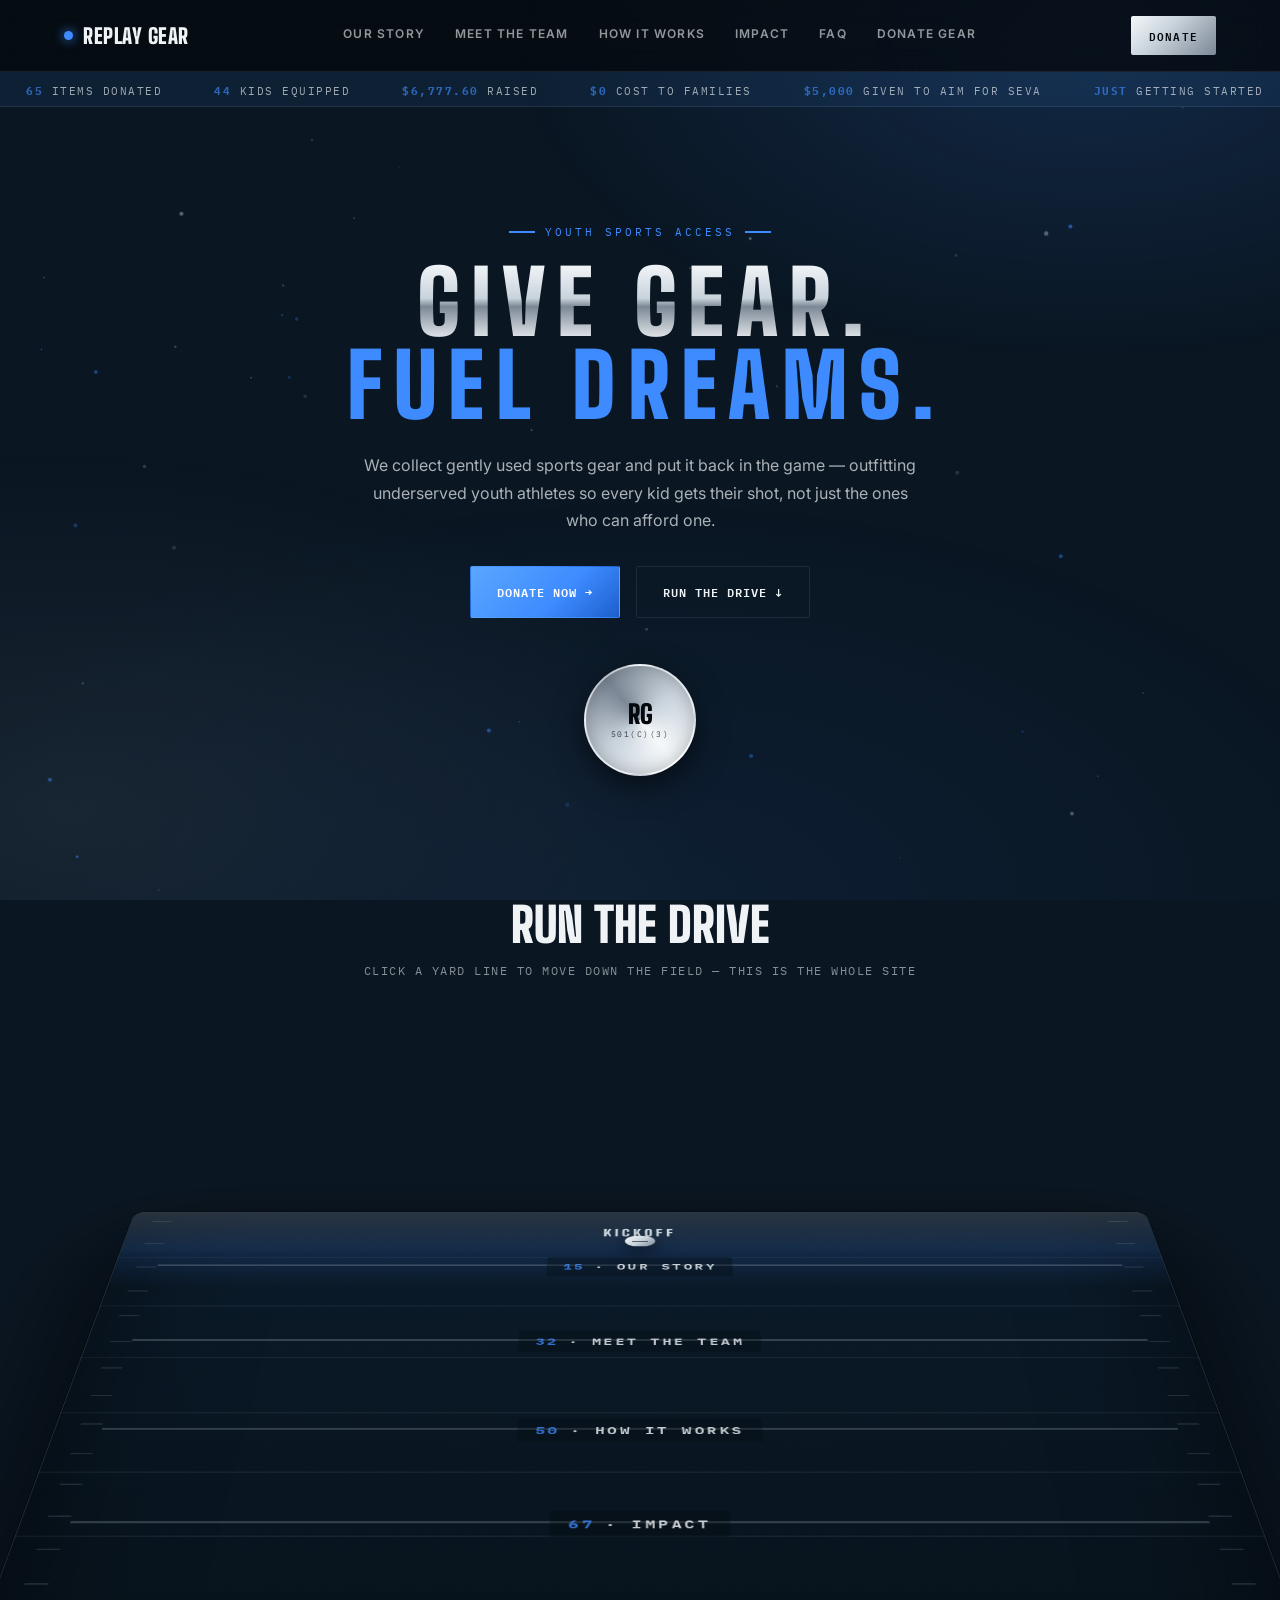
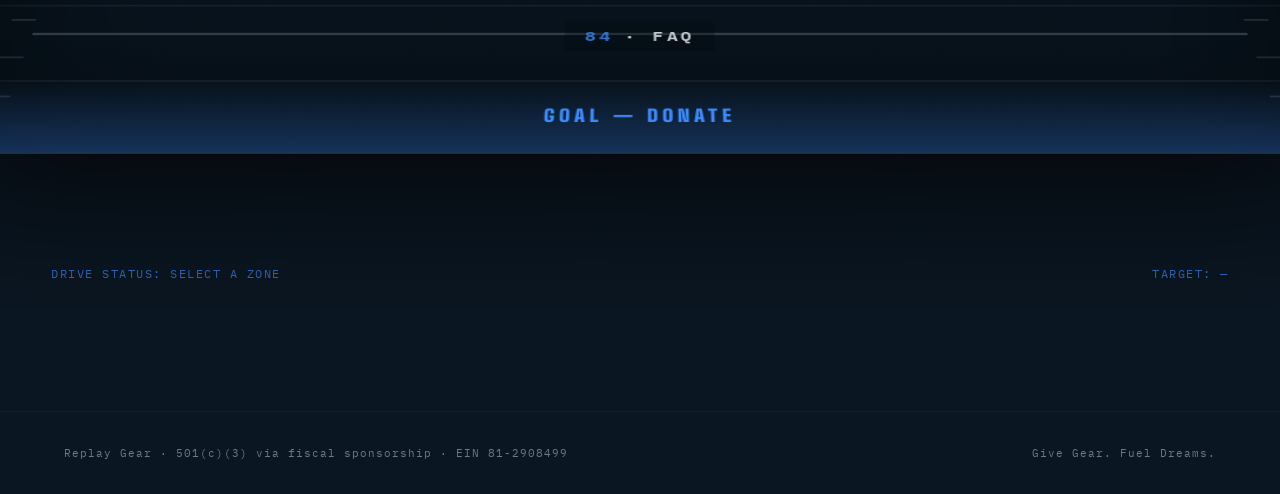
==== commit 316fa242: "Cut spinning coins down to the two meaningful uses Removed the small "seal" badge from every footer " ====
--- a/index.html
+++ b/index.html
@@ -101,15 +101,7 @@
 </main>
 
 <footer>
-  <div style="display:flex; align-items:center; gap:14px;">
-    <div class="seal" aria-hidden="true">
-      <div class="seal-inner">
-        <div class="seal-face front"><span class="check">✓</span></div>
-        <div class="seal-face back"><span>TRUSTED<br>501(C)(3)</span></div>
-      </div>
-    </div>
-    <span>Replay Gear · 501(c)(3) via fiscal sponsorship · EIN 81-2908499</span>
-  </div>
+  <span>Replay Gear · 501(c)(3) via fiscal sponsorship · EIN 81-2908499</span>
   <span>Give Gear. Fuel Dreams.</span>
 </footer>
 
--- a/css/style.css
+++ b/css/style.css
@@ -138,22 +138,6 @@
 .badge-face.back .laces span{ width:3px; height:34px; background:var(--void); opacity:.6; border-radius:2px; }
 @keyframes coin-spin{ from{ transform:rotateY(0deg); } to{ transform:rotateY(360deg); } }
 
-/* ---------- SEAL (small spinning badge, reused near Impact + footer) ---------- */
-.seal{ width:56px; height:56px; perspective:500px; flex-shrink:0; }
-.seal-inner{ position:relative; width:100%; height:100%; transform-style:preserve-3d; animation:coin-spin 9s linear infinite; }
-.seal-face{
-  position:absolute; inset:0; border-radius:50%; backface-visibility:hidden; display:flex; flex-direction:column;
-  align-items:center; justify-content:center; text-align:center; line-height:1.1;
-  background:conic-gradient(from 200deg, var(--chrome-1), var(--chrome-3) 30%, var(--chrome-2) 60%, var(--chrome-3));
-  border:1.5px solid rgba(255,255,255,.45); box-shadow:0 6px 16px rgba(0,0,0,.5);
-}
-.seal-face .check{ color:var(--void); font-size:16px; font-weight:900; }
-.seal-face.back{ transform:rotateY(180deg); }
-.seal-face.back span{ font-family:var(--mono); font-size:6.5px; letter-spacing:.5px; color:var(--void); opacity:.8; padding:0 6px; }
-.seal-row{ display:flex; align-items:center; gap:14px; justify-content:center; margin-top:40px; }
-.seal-row .seal-caption{ font-family:var(--mono); font-size:10.5px; letter-spacing:1.5px; text-transform:uppercase; opacity:.5; text-align:left; }
-footer .seal{ width:38px; height:38px; }
-footer .seal-face .check{ font-size:11px; }
 
 /* ---------- 3D FIELD ---------- */
 .field-section{ padding:80px 4vw 130px; }
@@ -333,8 +317,6 @@
 .card-cert-strip .serial{ font-family:var(--mono); font-size:9px; letter-spacing:1.2px; color:var(--accent); opacity:.85; text-transform:uppercase; }
 .card-cert-strip .caption{ font-family:var(--body); font-size:12.5px; line-height:1.4; opacity:.85; margin-top:4px; }
 
-.card-hologram{ position:absolute; top:-15px; right:-13px; width:42px; height:42px; z-index:2; filter:drop-shadow(0 6px 14px rgba(0,0,0,.5)); }
-
 /* Team profile variant of the trading card */
 .card-grid.profiles{ grid-template-columns:repeat(3,1fr); }
 @media (max-width:900px){ .card-grid.profiles{ grid-template-columns:1fr; max-width:340px; margin:0 auto; } }
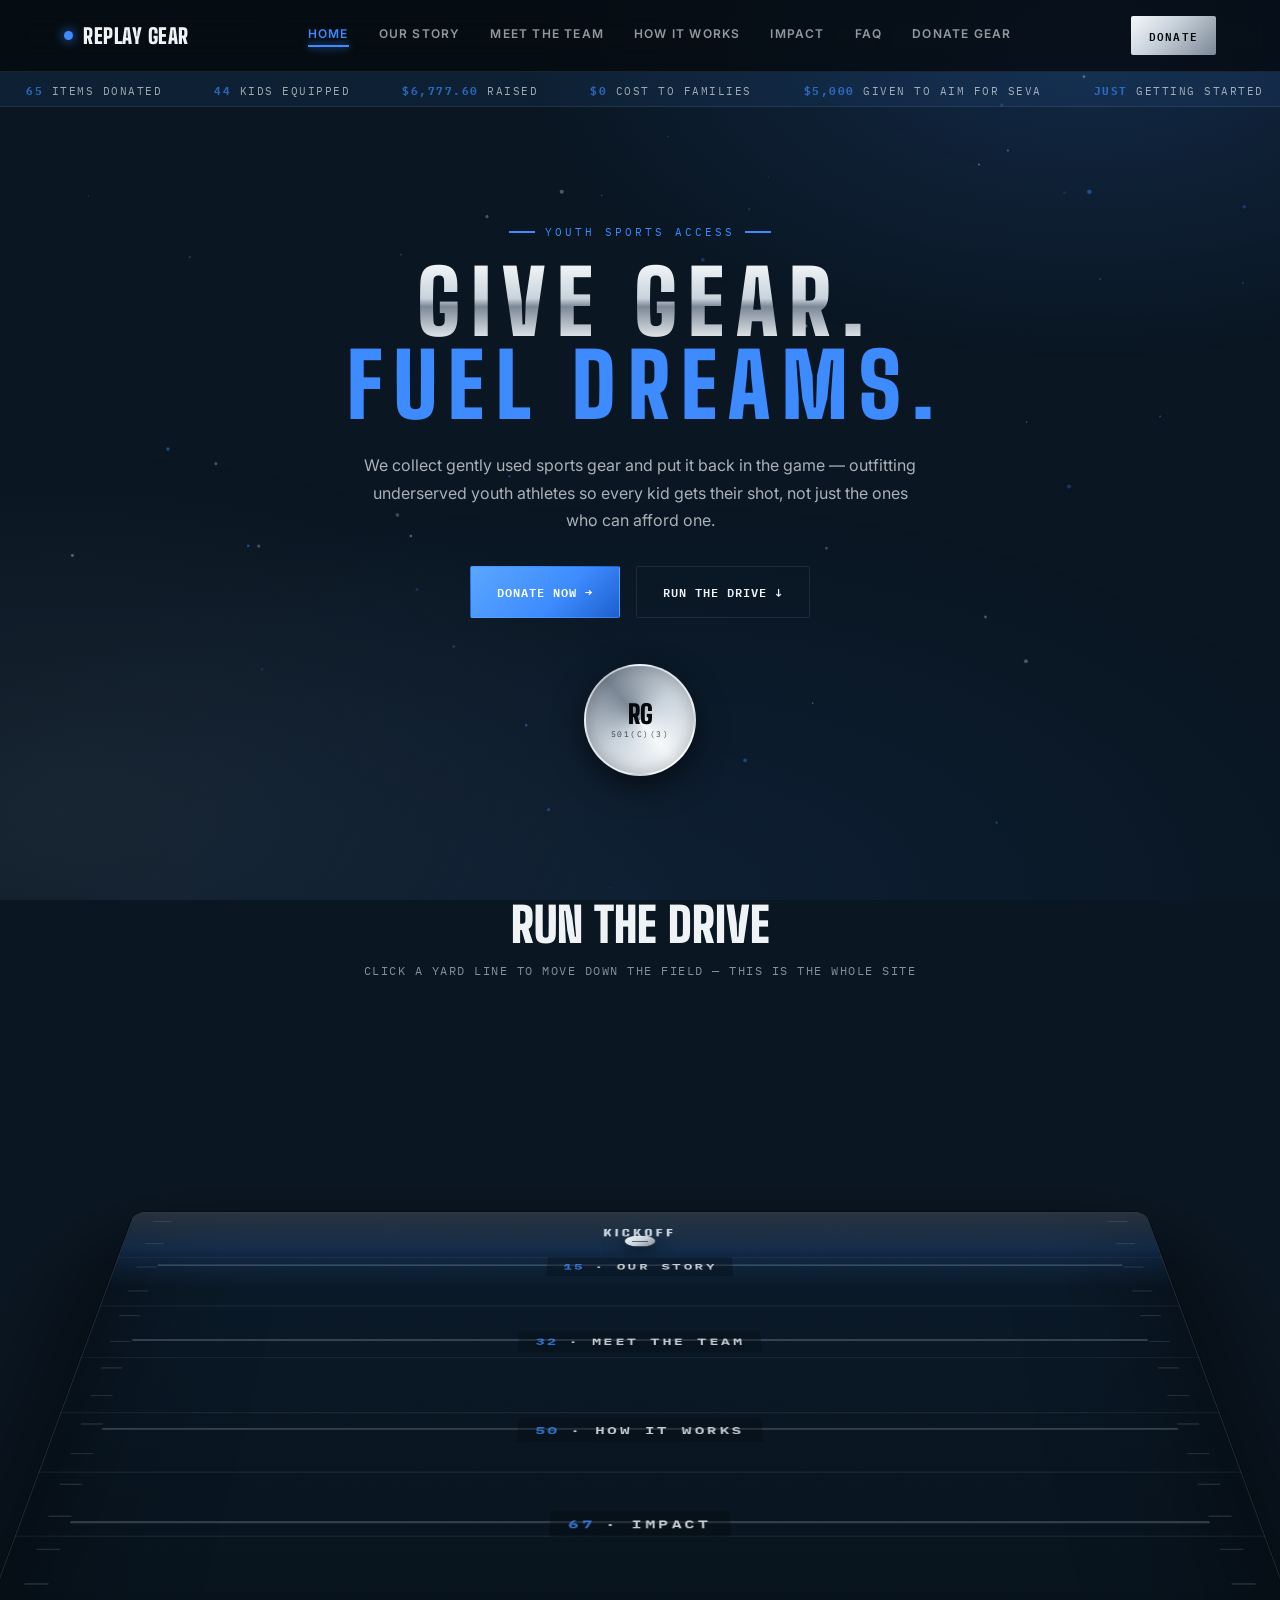
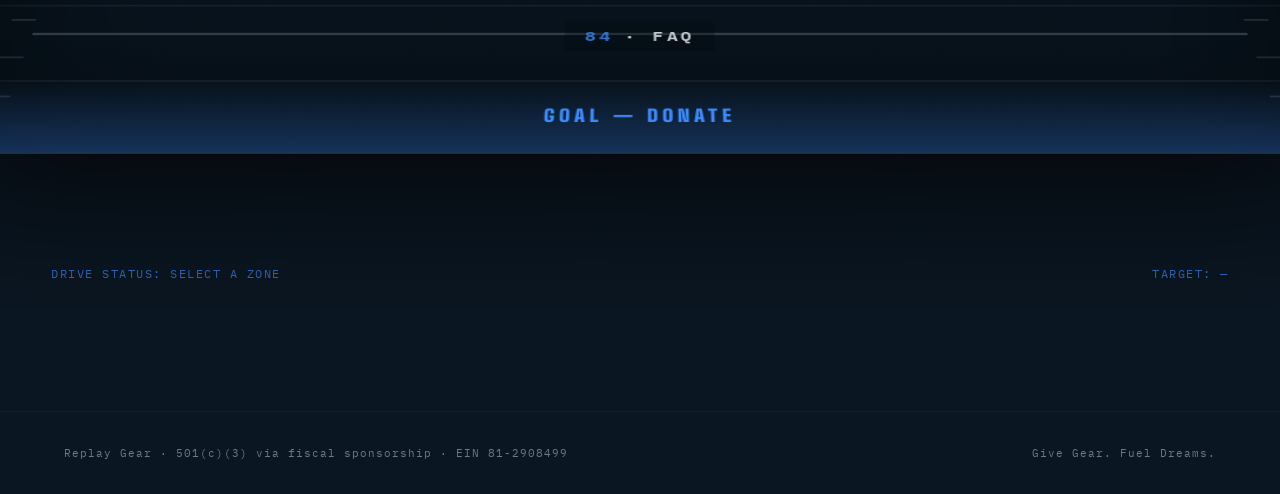
==== commit 284e2079: "Add explicit Home nav link, separate from Our Story The football field/hero page (index.html) is the" ====
--- a/index.html
+++ b/index.html
@@ -21,6 +21,7 @@
 <nav>
   <a class="logo" href="index.html"><span class="dot"></span>REPLAY GEAR</a>
   <div class="navlinks">
+    <a href="index.html" aria-current="page">Home</a>
     <a href="story.html">Our Story</a>
     <a href="team.html">Meet the Team</a>
     <a href="how-it-works.html">How it Works</a>
@@ -37,6 +38,7 @@
 </nav>
 
 <div class="mobile-panel" id="mobilePanel">
+  <a href="index.html" aria-current="page">Home</a>
   <a href="story.html">Our Story</a>
   <a href="team.html">Meet the Team</a>
   <a href="how-it-works.html">How it Works</a>
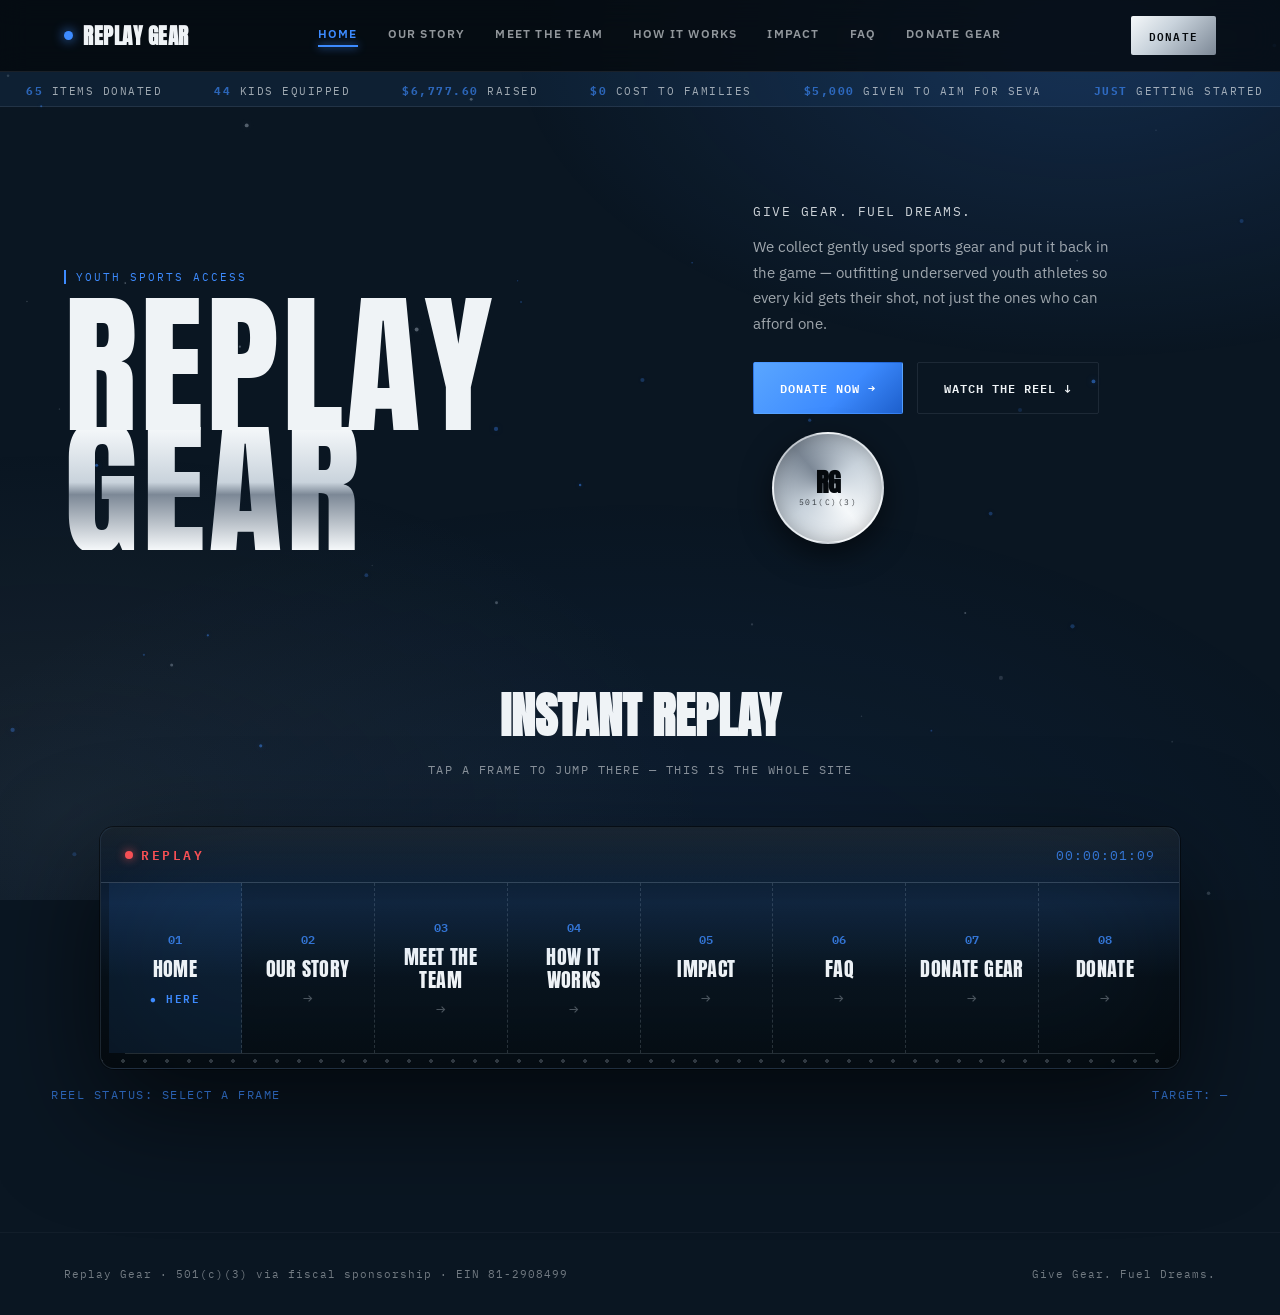
==== commit cd44d9cc: "Replace football field with Instant Replay reel nav on every page Broadcast-monitor filmstrip naviga" ====
--- a/index.html
+++ b/index.html
@@ -11,7 +11,7 @@
 <link rel="icon" href="data:image/svg+xml,<svg xmlns=%22http://www.w3.org/2000/svg%22 viewBox=%220 0 100 100%22><circle cx=%2250%22 cy=%2250%22 r=%2248%22 fill=%22%230A1622%22/><ellipse cx=%2250%22 cy=%2250%22 rx=%2232%22 ry=%2220%22 fill=%22%23C9D3DC%22/></svg>">
 <link rel="preconnect" href="https://fonts.googleapis.com">
 <link rel="preconnect" href="https://fonts.gstatic.com" crossorigin>
-<link href="https://fonts.googleapis.com/css2?family=Big+Shoulders+Display:wght@700;900&family=Inter:wght@400;500;600;700&family=IBM+Plex+Mono:wght@500;600&display=swap" rel="stylesheet">
+<link href="https://fonts.googleapis.com/css2?family=Anton&family=IBM+Plex+Sans:wght@400;500;600;700&family=IBM+Plex+Mono:wght@500;600&display=swap" rel="stylesheet">
 <link rel="stylesheet" href="css/style.css">
 </head>
 <body>
@@ -52,24 +52,35 @@
 
 <main>
   <section class="hero" id="hero">
-    <div class="hero-eyebrow">Youth Sports Access</div>
-    <div class="flap-line chrome-text" id="flap1"></div>
-    <div class="flap-line" id="flap2" style="color:var(--accent);"></div>
-    <p class="hero-sub">We collect gently used sports gear and put it back in the game — outfitting underserved youth athletes so every kid gets their shot, not just the ones who can afford one.</p>
-    <div class="hero-actions">
-      <a class="btn btn-primary" href="donate.html">Donate Now →</a>
-      <a class="btn btn-ghost" href="#field">Run the Drive ↓</a>
-    </div>
-    <div class="badge-wrap" aria-hidden="true">
-      <div class="badge-coin">
-        <div class="badge-coin-inner">
-          <div class="badge-face front">
-            <span class="rg">RG</span>
-            <span class="mono">501(C)(3)</span>
+    <div class="hero-grid">
+      <div class="hero-title-col">
+        <div class="hero-tag">Youth Sports Access</div>
+        <h1 class="hero-title">
+          <span class="flap-line" id="flap1"></span>
+          <span class="flap-line chrome-text" id="flap2"></span>
+        </h1>
+      </div>
+      <div class="hero-copy-col">
+        <p class="hero-kicker">Give gear. Fuel dreams.</p>
+        <p class="hero-sub">We collect gently used sports gear and put it back in the game — outfitting underserved youth athletes so every kid gets their shot, not just the ones who can afford one.</p>
+        <div class="hero-actions">
+          <div class="hero-cta-primary">
+            <a class="btn btn-primary" href="donate.html">Donate Now →</a>
+            <div class="badge-wrap" aria-hidden="true">
+              <div class="badge-coin">
+                <div class="badge-coin-inner">
+                  <div class="badge-face front">
+                    <span class="rg">RG</span>
+                    <span class="mono">501(C)(3)</span>
+                  </div>
+                  <div class="badge-face back">
+                    <div class="laces"><span></span><span></span><span></span><span></span><span></span></div>
+                  </div>
+                </div>
+              </div>
+            </div>
           </div>
-          <div class="badge-face back">
-            <div class="laces"><span></span><span></span><span></span><span></span><span></span></div>
-          </div>
+          <a class="btn btn-ghost" href="#field">Watch the Reel ↓</a>
         </div>
       </div>
     </div>
@@ -77,26 +88,64 @@
 
   <section class="field-section" id="field">
     <div class="field-header">
-      <div class="field-title">Run the Drive</div>
-      <div class="field-note">Click a yard line to move down the field — this is the whole site</div>
+      <div class="field-title">Instant Replay</div>
+      <div class="field-note">Tap a frame to jump there — this is the whole site</div>
     </div>
-    <div class="field-wrap" id="fieldWrap">
-      <div class="field" id="field-el">
-        <div class="field-scanline"></div>
-        <button class="endzone top" data-target="#hero">Kickoff</button>
-
-        <button class="zone" style="top:13%" data-href="story.html"><span class="zone-label"><span class="yard">15</span> · OUR STORY</span></button>
-        <button class="zone" style="top:30%" data-href="team.html"><span class="zone-label"><span class="yard">32</span> · MEET THE TEAM</span></button>
-        <button class="zone" style="top:48%" data-href="how-it-works.html"><span class="zone-label"><span class="yard">50</span> · HOW IT WORKS</span></button>
-        <button class="zone" style="top:65%" data-href="impact.html"><span class="zone-label"><span class="yard">67</span> · IMPACT</span></button>
-        <button class="zone" style="top:83%" data-href="faq.html"><span class="zone-label"><span class="yard">84</span> · FAQ</span></button>
-
-        <button class="endzone bottom" data-href="donate.html">Goal — Donate</button>
-        <div class="ball" id="ball" style="top:6%;"></div>
+    <div class="reel-wrap" id="fieldWrap">
+      <div class="reel-monitor">
+        <div class="reel-scanline"></div>
+        <div class="reel-topbar">
+          <span class="reel-live"><span class="reel-dot"></span>Replay</span>
+          <span class="reel-timecode" id="reelTimecode">00:00:00:00</span>
+        </div>
+        <div class="reel-strip" id="field-el">
+          <div class="frame current" aria-current="page">
+            <span class="frame-num">01</span>
+            <span class="frame-name">Home</span>
+            <span class="frame-here">● Here</span>
+          </div>
+          <button class="frame" data-href="story.html">
+            <span class="frame-num">02</span>
+            <span class="frame-name">Our Story</span>
+            <span class="frame-arrow">→</span>
+          </button>
+          <button class="frame" data-href="team.html">
+            <span class="frame-num">03</span>
+            <span class="frame-name">Meet the Team</span>
+            <span class="frame-arrow">→</span>
+          </button>
+          <button class="frame" data-href="how-it-works.html">
+            <span class="frame-num">04</span>
+            <span class="frame-name">How It Works</span>
+            <span class="frame-arrow">→</span>
+          </button>
+          <button class="frame" data-href="impact.html">
+            <span class="frame-num">05</span>
+            <span class="frame-name">Impact</span>
+            <span class="frame-arrow">→</span>
+          </button>
+          <button class="frame" data-href="faq.html">
+            <span class="frame-num">06</span>
+            <span class="frame-name">FAQ</span>
+            <span class="frame-arrow">→</span>
+          </button>
+          <button class="frame" data-href="donate-gear.html">
+            <span class="frame-num">07</span>
+            <span class="frame-name">Donate Gear</span>
+            <span class="frame-arrow">→</span>
+          </button>
+          <button class="frame" data-href="donate.html">
+            <span class="frame-num">08</span>
+            <span class="frame-name">Donate</span>
+            <span class="frame-arrow">→</span>
+          </button>
+        </div>
+        <div class="reel-track"><div class="reel-playhead" id="reelPlayhead"></div></div>
+        <div class="reel-perf"></div>
       </div>
     </div>
     <div class="field-hud">
-      <span>DRIVE STATUS: SELECT A ZONE</span>
+      <span>REEL STATUS: SELECT A FRAME</span>
       <span id="hudTarget">TARGET: —</span>
     </div>
   </section>
--- a/css/style.css
+++ b/css/style.css
@@ -11,8 +11,8 @@
   --accent:#3D8BFF;
   --accent-dim: rgba(61,139,255,0.16);
   --mono:'IBM Plex Mono', monospace;
-  --display:'Big Shoulders Display', sans-serif;
-  --body:'Inter', sans-serif;
+  --display:'Anton', sans-serif;
+  --body:'IBM Plex Sans', sans-serif;
 }
 *{margin:0;padding:0;box-sizing:border-box;}
 html{scroll-behavior:smooth;}
@@ -98,16 +98,39 @@
 @keyframes scroll-left{0%{transform:translateX(0)}100%{transform:translateX(-50%)}}
 
 /* ---------- HERO ---------- */
-.hero{ padding:110px 5vw 40px; text-align:center; }
+.hero{ padding:96px 5vw 50px; }
+.hero-grid{
+  display:grid; grid-template-columns:1.35fr 1fr; gap:36px 5vw; align-items:end;
+  max-width:1400px; margin:0 auto;
+}
+.hero-tag{
+  font-family:var(--mono); font-size:11px; letter-spacing:2px; color:var(--accent); text-transform:uppercase;
+  margin-bottom:20px; display:inline-flex; align-items:baseline; gap:10px;
+  border-left:2px solid var(--accent); padding-left:10px;
+}
+.hero-title{ margin:0; }
+.hero-title .flap-line{
+  display:flex; flex-wrap:wrap; gap:.02em; font-family:var(--display); font-weight:400;
+  font-size:clamp(72px, 12vw, 188px); line-height:.8; text-transform:uppercase; letter-spacing:0;
+}
+.flap{ display:inline-block; }
+
 .hero-eyebrow{
   font-family:var(--mono); font-size:11px; letter-spacing:3px; color:var(--accent); text-transform:uppercase;
   margin-bottom:22px; display:inline-flex; align-items:center; gap:10px;
 }
 .hero-eyebrow::before, .hero-eyebrow::after{ content:''; width:26px; height:2px; background:var(--accent); display:inline-block;}
-.flap-line{ display:flex; flex-wrap:wrap; gap:.14em; justify-content:center; font-family:var(--display); font-weight:900; font-size:clamp(38px,7vw,88px); line-height:.94; text-transform:uppercase; letter-spacing:-1px;}
-.flap{ display:inline-block; }
-.hero-sub{ margin:26px auto 0; max-width:56ch; font-size:16px; line-height:1.7; color:var(--ice); opacity:.7;}
-.hero-actions{ margin-top:32px; display:flex; gap:16px; justify-content:center; flex-wrap:wrap;}
+
+.hero-copy-col{ padding-bottom:6px; }
+.hero-kicker{ font-family:var(--mono); font-size:13px; letter-spacing:1.5px; text-transform:uppercase; color:var(--ice); opacity:.85; margin:0 0 14px; }
+.hero-sub{ margin:0; max-width:42ch; font-size:15px; line-height:1.7; color:var(--ice); opacity:.65;}
+.hero-actions{ margin-top:26px; display:flex; gap:14px; flex-wrap:wrap; align-items:flex-start;}
+.hero-cta-primary{ display:flex; flex-direction:column; align-items:center; }
+
+@media (max-width:900px){
+  .hero-grid{ grid-template-columns:1fr; align-items:start; }
+  .hero-title .flap-line{ font-size:clamp(56px, 17vw, 100px); }
+}
 .btn{ font-family:var(--mono); font-size:12px; font-weight:600; letter-spacing:1px; text-transform:uppercase; padding:15px 26px; border-radius:2px; display:inline-flex; align-items:center; gap:10px; border:1px solid transparent; transition:transform .15s ease, box-shadow .25s; position:relative; overflow:hidden;}
 .btn-primary{ background:linear-gradient(135deg, #5AA6FF, var(--accent) 60%, #1D5FCC); color:#fff;}
 .btn-primary:hover{ transform:translateY(-2px); box-shadow:0 8px 30px rgba(61,139,255,.4);}
@@ -122,7 +145,7 @@
 .btn:hover::after{ left:130%; }
 
 /* ---------- COIN BADGE ---------- */
-.badge-wrap{ display:flex; justify-content:center; margin-top:46px; }
+.badge-wrap{ display:flex; justify-content:center; margin-top:18px; }
 .badge-coin{ width:112px; height:112px; perspective:700px; }
 .badge-coin-inner{ position:relative; width:100%; height:100%; transform-style:preserve-3d; animation:coin-spin 7s linear infinite; }
 .badge-face{
@@ -139,88 +162,79 @@
 @keyframes coin-spin{ from{ transform:rotateY(0deg); } to{ transform:rotateY(360deg); } }
 
 
-/* ---------- 3D FIELD ---------- */
+/* ---------- INSTANT REPLAY REEL ---------- */
 .field-section{ padding:80px 4vw 130px; }
 .field-header{ text-align:center; margin-bottom:50px; }
 .field-title{ font-family:var(--display); font-weight:900; font-size:clamp(30px,4vw,48px); text-transform:uppercase;}
 .field-note{ font-family:var(--mono); font-size:12px; letter-spacing:1.5px; opacity:.55; text-transform:uppercase; margin-top:10px;}
 
-.field-wrap{ max-width:1180px; margin:0 auto; perspective:1900px; }
-.field{
-  position:relative; height:820px; border-radius:14px;
-  transform-style:preserve-3d;
-  transform: rotateX(50deg) rotateZ(0deg);
-  transition: transform .15s ease-out;
-  background:
-    repeating-linear-gradient(180deg, rgba(200,214,228,0.08) 0 2px, transparent 2px 92px),
-    linear-gradient(180deg, #0C1C2C 0%, #071119 100%);
-  border:1px solid var(--line);
-  box-shadow: 0 0 0 1px rgba(0,0,0,.5), 0 50px 140px rgba(0,0,0,.7), inset 0 0 160px rgba(0,0,0,.6);
+.reel-wrap{ max-width:1080px; margin:0 auto; }
+.reel-monitor{
+  position:relative; border-radius:14px; border:1px solid var(--line);
+  background:linear-gradient(180deg, #0C1C2C 0%, #071119 100%);
+  box-shadow: 0 0 0 1px rgba(0,0,0,.5), 0 40px 110px rgba(0,0,0,.6), inset 0 0 140px rgba(0,0,0,.55);
   overflow:hidden;
 }
-/* yard-line hash marks along both sidelines */
-.field::before, .field::after{
-  content:''; position:absolute; top:0; bottom:0; width:14%;
-  background-image: repeating-linear-gradient(180deg, rgba(200,214,228,0.35) 0 2px, transparent 2px 46px);
-  background-position: left center; background-repeat:repeat-y; background-size: 22px 46px;
-  opacity:.4; pointer-events:none;
-}
-.field::before{ left:2%; }
-.field::after{ right:2%; background-position: right center; }
-
-.field-scanline{
+.reel-scanline{
   position:absolute; left:0; right:0; height:150px;
-  background:linear-gradient(180deg, transparent, rgba(61,139,255,0.16), transparent);
-  animation: scan 5.5s linear infinite; pointer-events:none;
+  background:linear-gradient(180deg, transparent, rgba(61,139,255,0.12), transparent);
+  animation: scan 5.5s linear infinite; pointer-events:none; z-index:2;
 }
 @keyframes scan{ 0%{ top:-150px } 100%{ top:100% } }
 
-.endzone{
-  position:absolute; left:0; right:0; height:84px; display:flex; align-items:center; justify-content:center;
-  font-family:var(--display); font-weight:900; font-size:19px; letter-spacing:4px; text-transform:uppercase;
-  cursor:pointer; transition:filter .2s, background .2s; border:none; width:100%;
-}
-.endzone.top{ top:0; background:linear-gradient(180deg, rgba(124,136,150,0.28), transparent); color:var(--chrome-1);}
-.endzone.bottom{ bottom:0; background:linear-gradient(0deg, rgba(61,139,255,0.3), transparent); color:var(--accent);}
-.endzone:hover, .endzone:focus-visible{ filter:brightness(1.45); }
-
-.zone{
-  position:absolute; left:4%; right:4%; width:92%; height:3px; background:rgba(200,214,228,0.22);
-  cursor:pointer; border:none; padding:0; transition:background .2s, box-shadow .2s;
-}
-.zone-label{
-  position:absolute; left:50%; top:-15px; transform:translate(-50%,0); white-space:nowrap;
-  display:flex; align-items:baseline; gap:10px;
-  font-family:var(--mono); font-size:16px; font-weight:600; letter-spacing:2.5px; color:var(--ice); opacity:.82;
-  padding:5px 18px; border-radius:3px; background:rgba(5,9,13,0.35);
-  transition:opacity .2s, transform .2s, color .2s, background .2s, box-shadow .2s;
-}
-.zone-label .yard{ color:var(--accent); font-weight:700; opacity:.95; }
-.zone:hover, .zone:focus-visible{ background:var(--accent); box-shadow:0 0 20px var(--accent); }
-.zone:hover .zone-label, .zone:focus-visible .zone-label{
-  opacity:1; color:var(--accent); transform:translate(-50%,-6px); background:rgba(5,9,13,0.7); box-shadow:0 0 24px rgba(61,139,255,.35);
-}
-.zone:hover .zone-label .yard, .zone:focus-visible .zone-label .yard{ color:var(--chrome-2); }
-
-.ball{
-  position:absolute; width:34px; height:21px; left:50%; margin-left:-17px;
-  background:linear-gradient(135deg, var(--chrome-2), var(--chrome-1) 50%, var(--chrome-3));
-  border-radius:50% / 60%; box-shadow:0 10px 24px rgba(0,0,0,.6), 0 0 0 1px rgba(255,255,255,.18);
-  transition: top .5s cubic-bezier(.2,.8,.2,1);
-}
-.ball::after{ content:''; position:absolute; left:50%; top:50%; width:18px; height:2px; background:rgba(10,22,34,.6); transform:translate(-50%,-50%);}
+.reel-topbar{
+  position:relative; z-index:1; display:flex; align-items:center; justify-content:space-between;
+  padding:16px 24px; border-bottom:1px solid rgba(200,214,228,0.14);
+  background:linear-gradient(180deg, rgba(124,136,150,0.14), transparent);
+}
+.reel-live{
+  display:flex; align-items:center; gap:8px; font-family:var(--mono); font-weight:600;
+  font-size:13px; letter-spacing:2.5px; color:#ff4d4d; text-transform:uppercase;
+}
+.reel-dot{ width:8px; height:8px; border-radius:50%; background:#ff4d4d; box-shadow:0 0 10px rgba(255,77,77,.8); animation:pulse 1.6s ease-in-out infinite; }
+.reel-timecode{ font-family:var(--mono); font-size:13px; letter-spacing:1px; color:var(--accent); opacity:.8; font-variant-numeric:tabular-nums; }
+
+.reel-strip{
+  position:relative; z-index:1; display:flex; padding:0 8px;
+}
+.frame{
+  flex:1; display:flex; flex-direction:column; align-items:center; justify-content:center; gap:8px;
+  min-height:170px; padding:20px 14px; border:none; border-right:1px dashed rgba(200,214,228,0.18);
+  background:rgba(255,255,255,0); cursor:pointer; text-align:center; transition:background .2s;
+}
+.frame:last-child{ border-right:none; }
+.frame:hover, .frame:focus-visible{ background:rgba(61,139,255,0.12); }
+.frame-num{ font-family:var(--mono); font-size:12px; font-weight:600; color:var(--accent); opacity:.8; }
+.frame-name{ font-family:var(--display); font-weight:400; font-size:clamp(15px,1.6vw,20px); text-transform:uppercase; color:var(--ice); letter-spacing:.02em; line-height:1.15; }
+.frame-arrow{ font-family:var(--mono); font-size:16px; color:var(--chrome-1); opacity:.35; transition:opacity .2s, transform .2s, color .2s; }
+.frame:hover .frame-arrow, .frame:focus-visible .frame-arrow{ opacity:1; transform:translateY(3px); color:var(--accent); }
+.frame.current{ cursor:default; background:rgba(61,139,255,0.09); }
+.frame-here{ font-family:var(--mono); font-size:10.5px; font-weight:600; letter-spacing:1.5px; color:var(--accent); text-transform:uppercase; }
+
+.reel-track{ position:relative; z-index:1; height:1px; background:rgba(200,214,228,0.16); margin:0 24px; }
+.reel-playhead{
+  position:absolute; top:-4px; width:2px; height:9px; background:var(--accent);
+  box-shadow:0 0 8px rgba(61,139,255,.9); left:8.33%; transform:translateX(-50%);
+  transition:left .18s ease-out, opacity .18s ease-out; opacity:0;
+}
+.reel-playhead.active{ opacity:1; }
+
+.reel-perf{
+  position:relative; z-index:1; height:14px;
+  background-image:radial-gradient(circle, rgba(200,214,228,0.22) 2px, transparent 2px);
+  background-size:22px 100%; background-position:11px center;
+}
 
 .field-hud{ display:flex; justify-content:space-between; font-family:var(--mono); font-size:11.5px; letter-spacing:1.5px; color:var(--accent); opacity:.65; margin-top:18px; text-transform:uppercase;}
 
-@media (max-width:900px){
-  .field{ height:1000px; }
-  .zone-label{ font-size:14px; }
-}
 @media (max-width:700px){
-  .field{ height:900px; transform: rotateX(28deg); }
-  .field-wrap{ perspective:1400px; }
-  .zone-label{ opacity:1; background:rgba(5,9,13,0.55); font-size:13.5px; letter-spacing:1.8px; padding:4px 12px; }
-  .endzone{ font-size:15px; letter-spacing:2px; }
+  .reel-strip{ flex-direction:column; padding:0; }
+  .frame{ flex-direction:row; justify-content:flex-start; gap:18px; min-height:80px; padding:0 clamp(20px,4vw,40px); border-right:none; border-top:1px solid rgba(200,214,228,0.14); text-align:left; }
+  .frame:first-child{ border-top:none; }
+  .frame-name{ font-size:clamp(19px,5.5vw,26px); flex:1; }
+  .frame-arrow{ transform:none; }
+  .frame:hover .frame-arrow, .frame:focus-visible .frame-arrow{ transform:translateX(6px); }
+  .reel-track, .reel-perf{ display:none; }
 }
 
 /* ---------- PAGE HEADER (subpages) ---------- */
@@ -436,4 +450,3 @@
 footer{ padding:34px 5vw; border-top:1px solid var(--line); display:flex; justify-content:space-between; align-items:center; font-family:var(--mono); font-size:11px; opacity:.45; letter-spacing:1px; flex-wrap:wrap; gap:10px;}
 
 @media (prefers-reduced-motion: reduce){ *{ animation:none !important; transition:none !important; } }
-@media (max-width:700px){ .field{ height:420px; transform: rotateX(46deg); } }
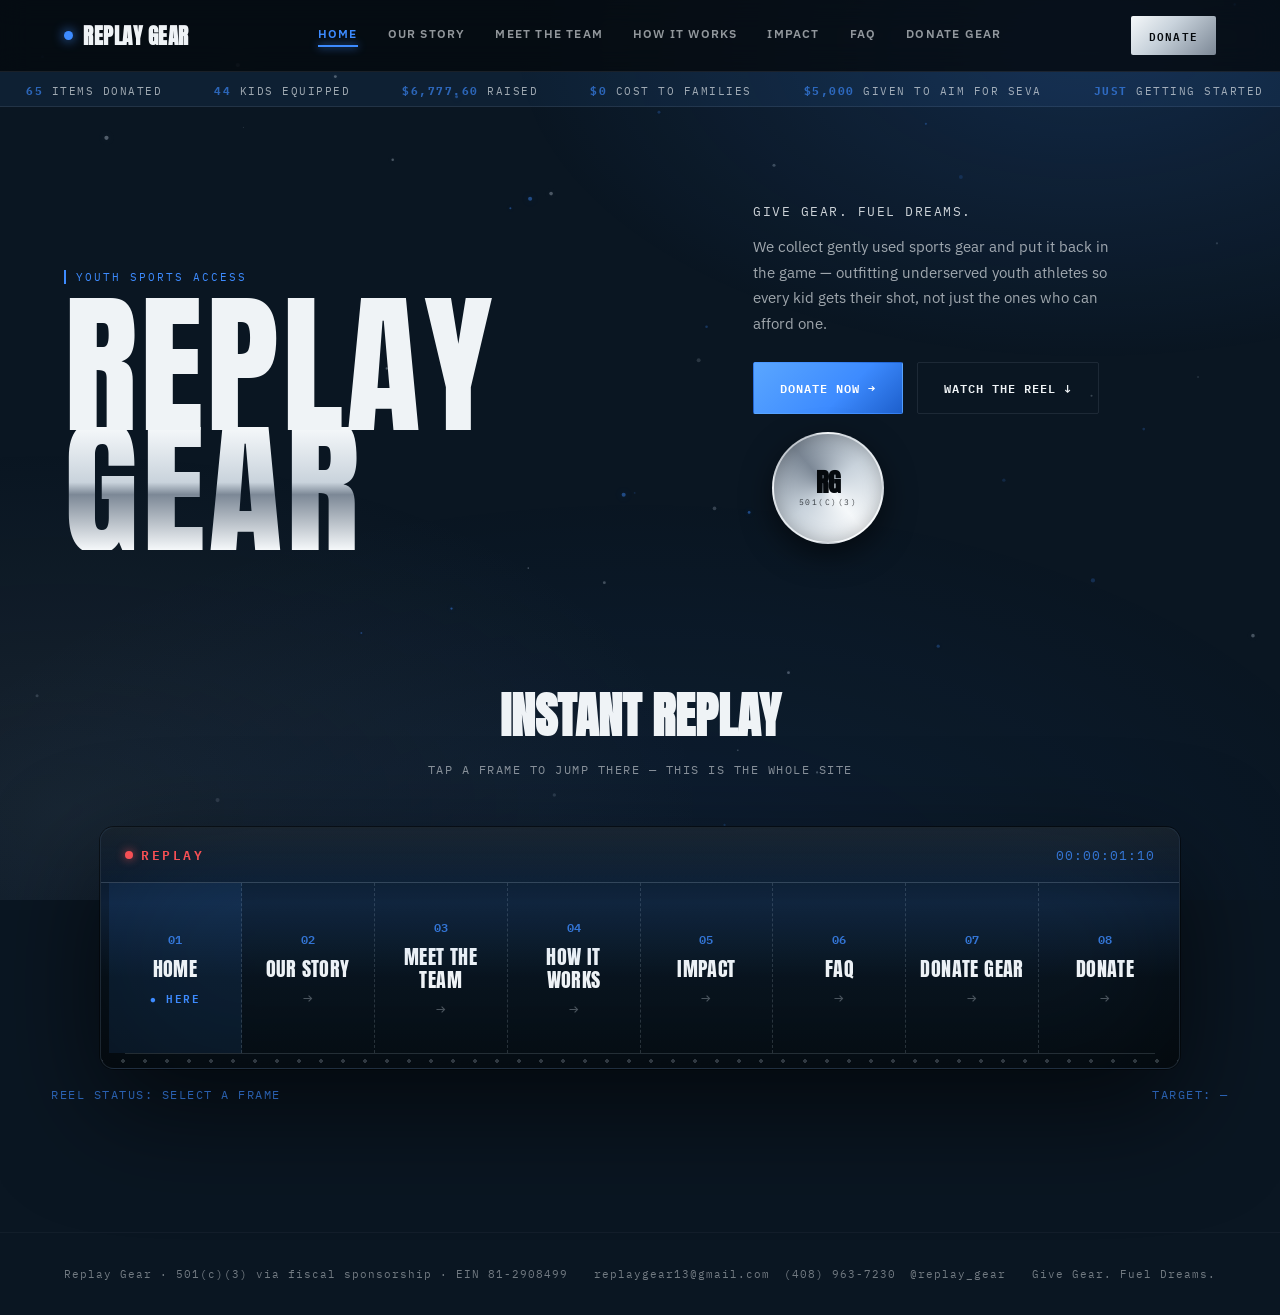
==== commit 5cf4ab8f: "Add contact links to the footer on every page Email, phone, and Instagram are now reachable site-wid" ====
--- a/index.html
+++ b/index.html
@@ -153,6 +153,7 @@
 
 <footer>
   <span>Replay Gear · 501(c)(3) via fiscal sponsorship · EIN 81-2908499</span>
+  <span class="footer-contact"><a href="mailto:replaygear13@gmail.com">replaygear13@gmail.com</a><a href="tel:+14089637230">(408) 963-7230</a><a href="https://instagram.com/replay_gear" target="_blank" rel="noopener">@replay_gear</a></span>
   <span>Give Gear. Fuel Dreams.</span>
 </footer>
 
--- a/css/style.css
+++ b/css/style.css
@@ -433,6 +433,9 @@
 }
 .donate-field{ margin-bottom:16px; }
 .donate-field label{ display:block; font-family:var(--mono); font-size:10.5px; letter-spacing:1.5px; text-transform:uppercase; opacity:.55; margin-bottom:8px; }
+.contact-links{ display:flex; flex-wrap:wrap; gap:10px 22px; margin-top:14px; }
+.contact-links a{ font-family:var(--mono); font-size:13px; letter-spacing:.5px; color:var(--accent); text-decoration:none; border-bottom:1px solid transparent; transition:border-color .2s, opacity .2s; }
+.contact-links a:hover{ border-color:var(--accent); }
 .btn:focus-visible, .faq-q:focus-visible, .nav-burger:focus-visible{
   outline:2px solid var(--accent); outline-offset:2px;
 }
@@ -448,5 +451,8 @@
 .donate-embed-note{ margin-top:16px; font-family:var(--mono); font-size:10.5px; opacity:.45; letter-spacing:.5px; text-align:center; }
 
 footer{ padding:34px 5vw; border-top:1px solid var(--line); display:flex; justify-content:space-between; align-items:center; font-family:var(--mono); font-size:11px; opacity:.45; letter-spacing:1px; flex-wrap:wrap; gap:10px;}
+.footer-contact{ display:flex; gap:14px; flex-wrap:wrap; }
+.footer-contact a{ color:inherit; text-decoration:none; }
+.footer-contact a:hover{ color:var(--accent); opacity:1; }
 
 @media (prefers-reduced-motion: reduce){ *{ animation:none !important; transition:none !important; } }
